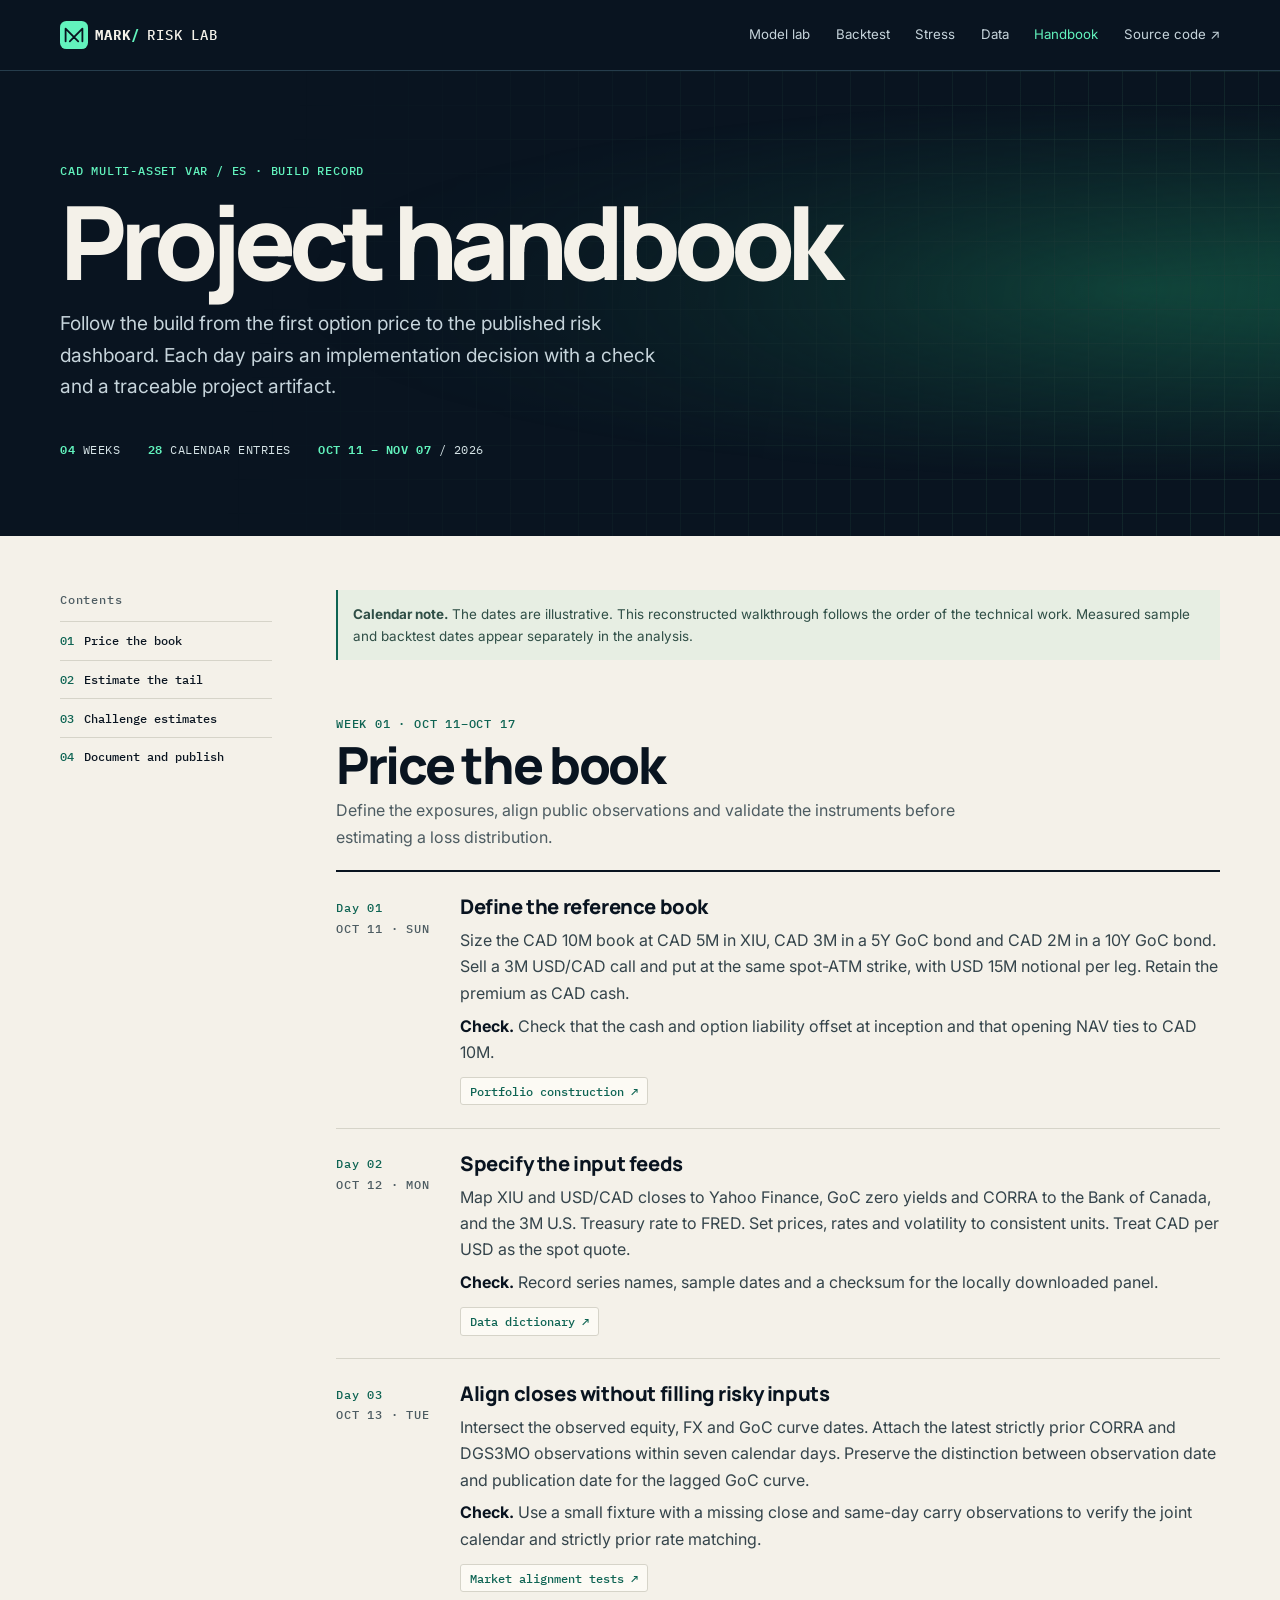
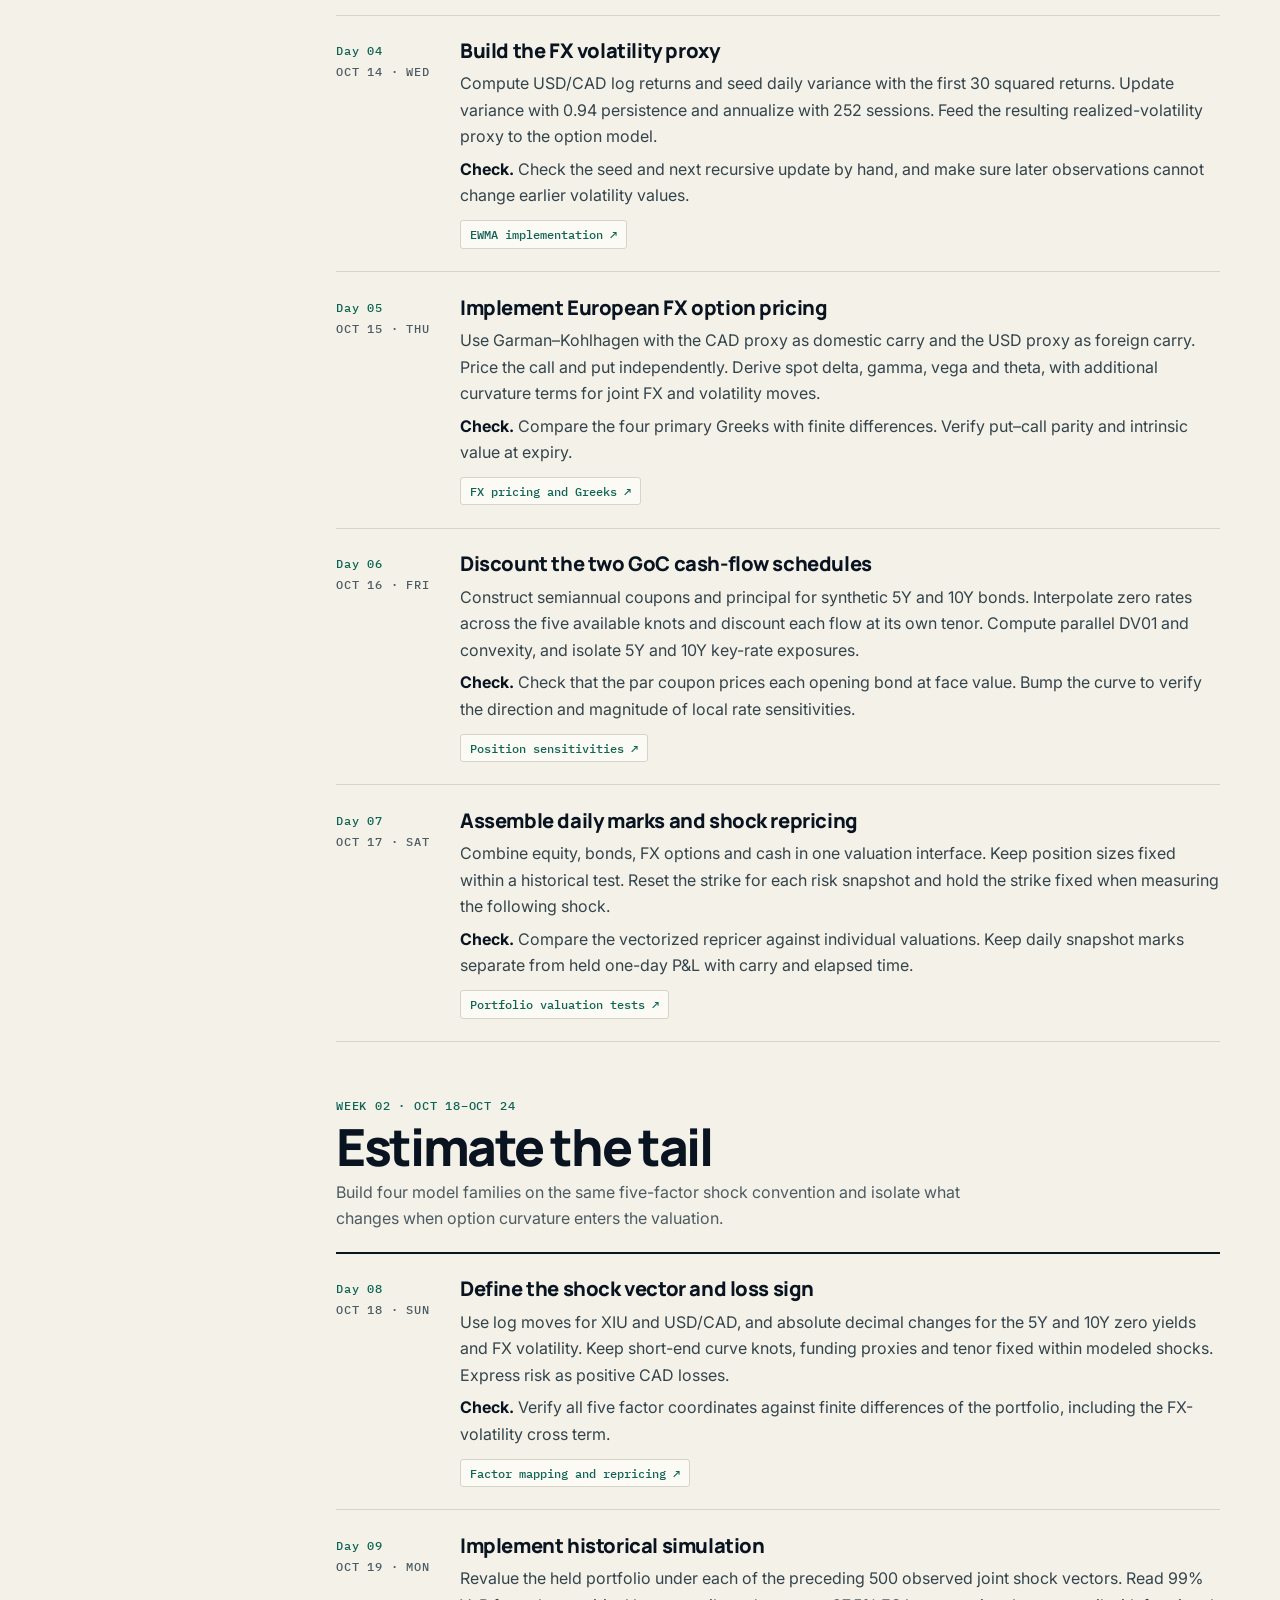
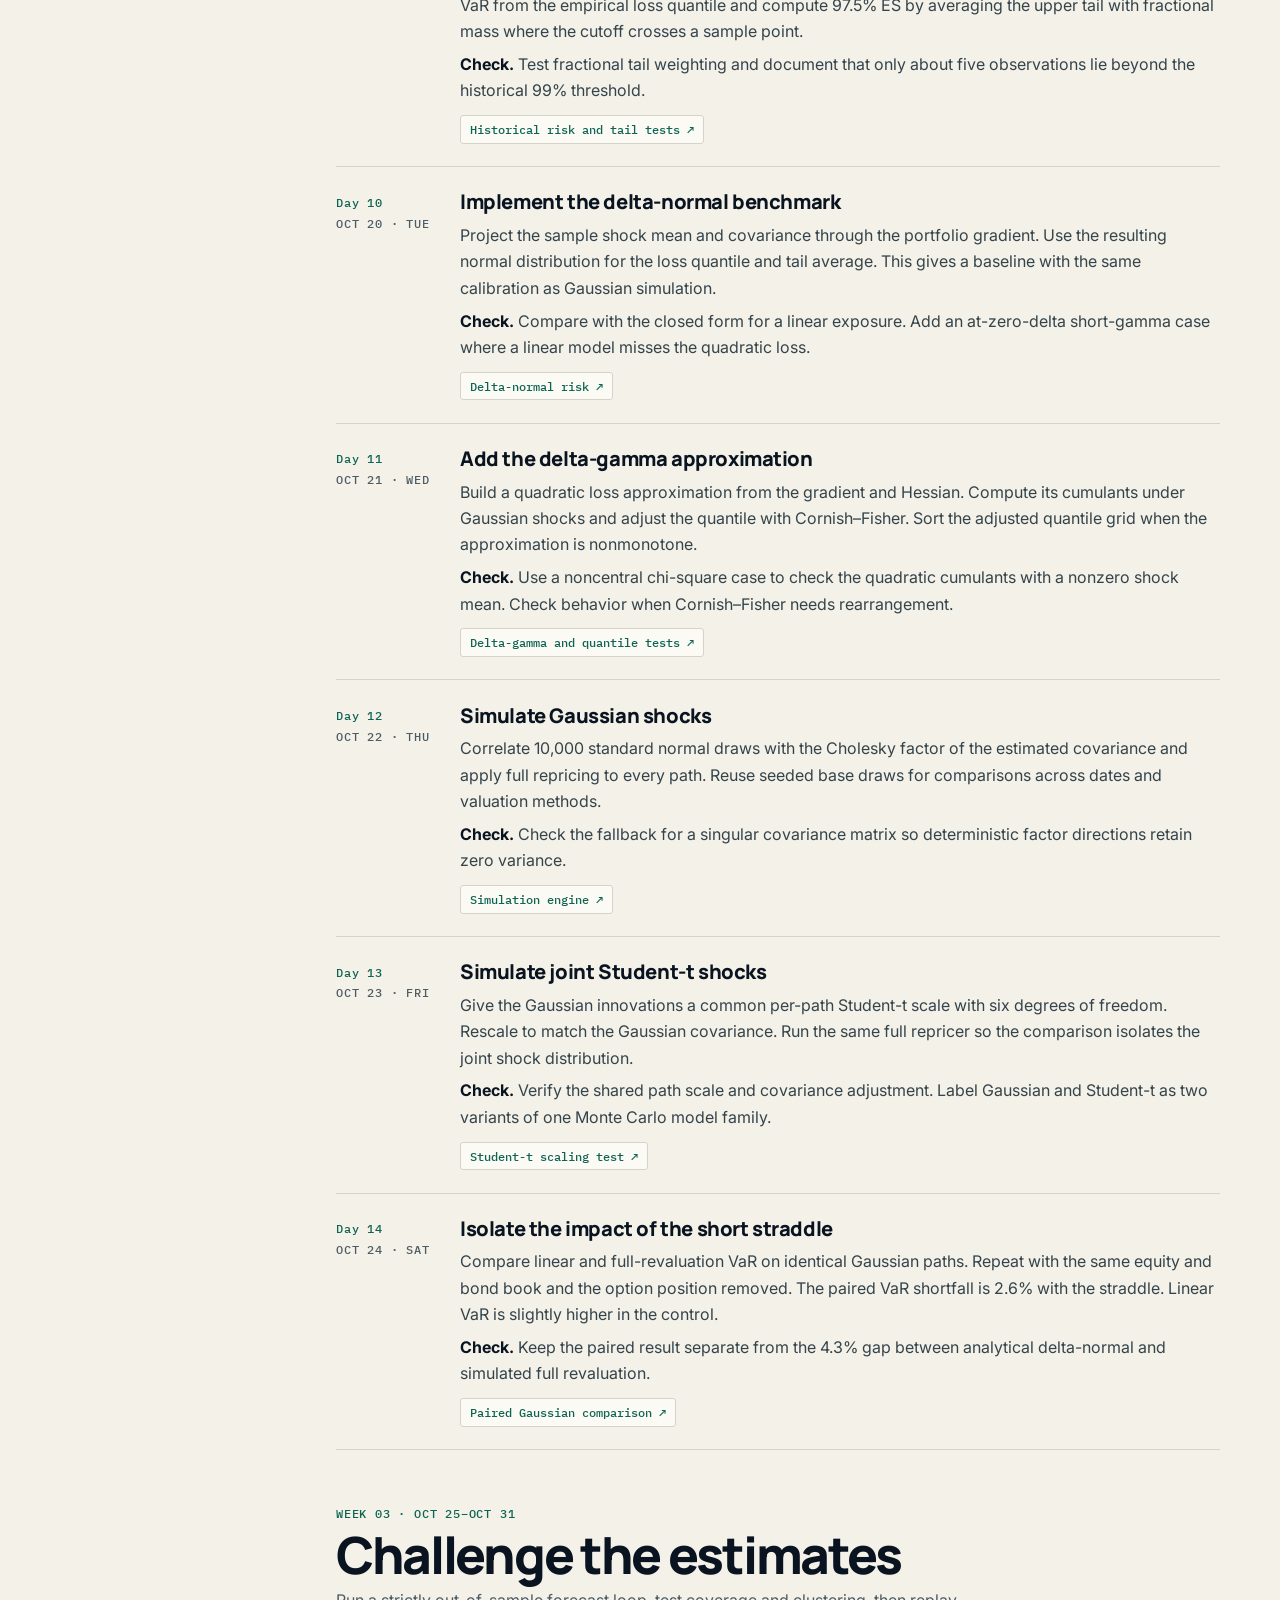
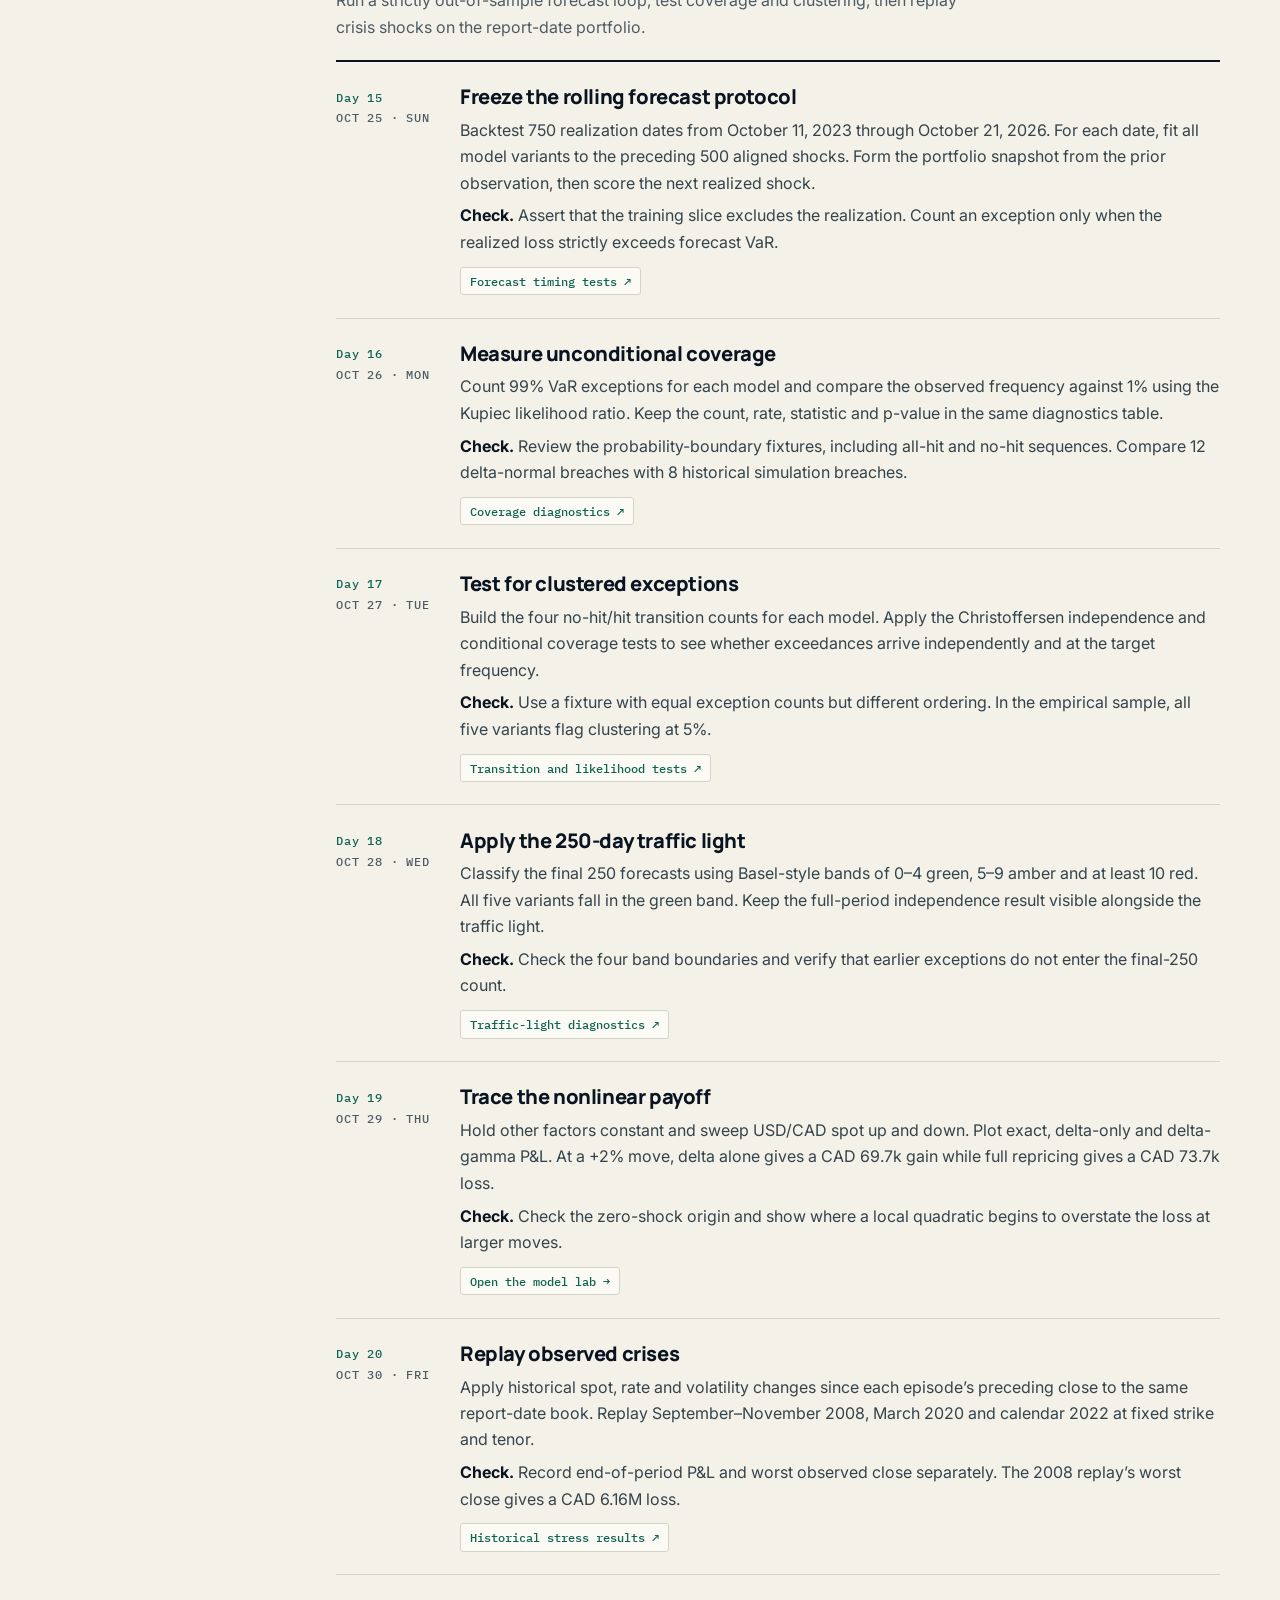
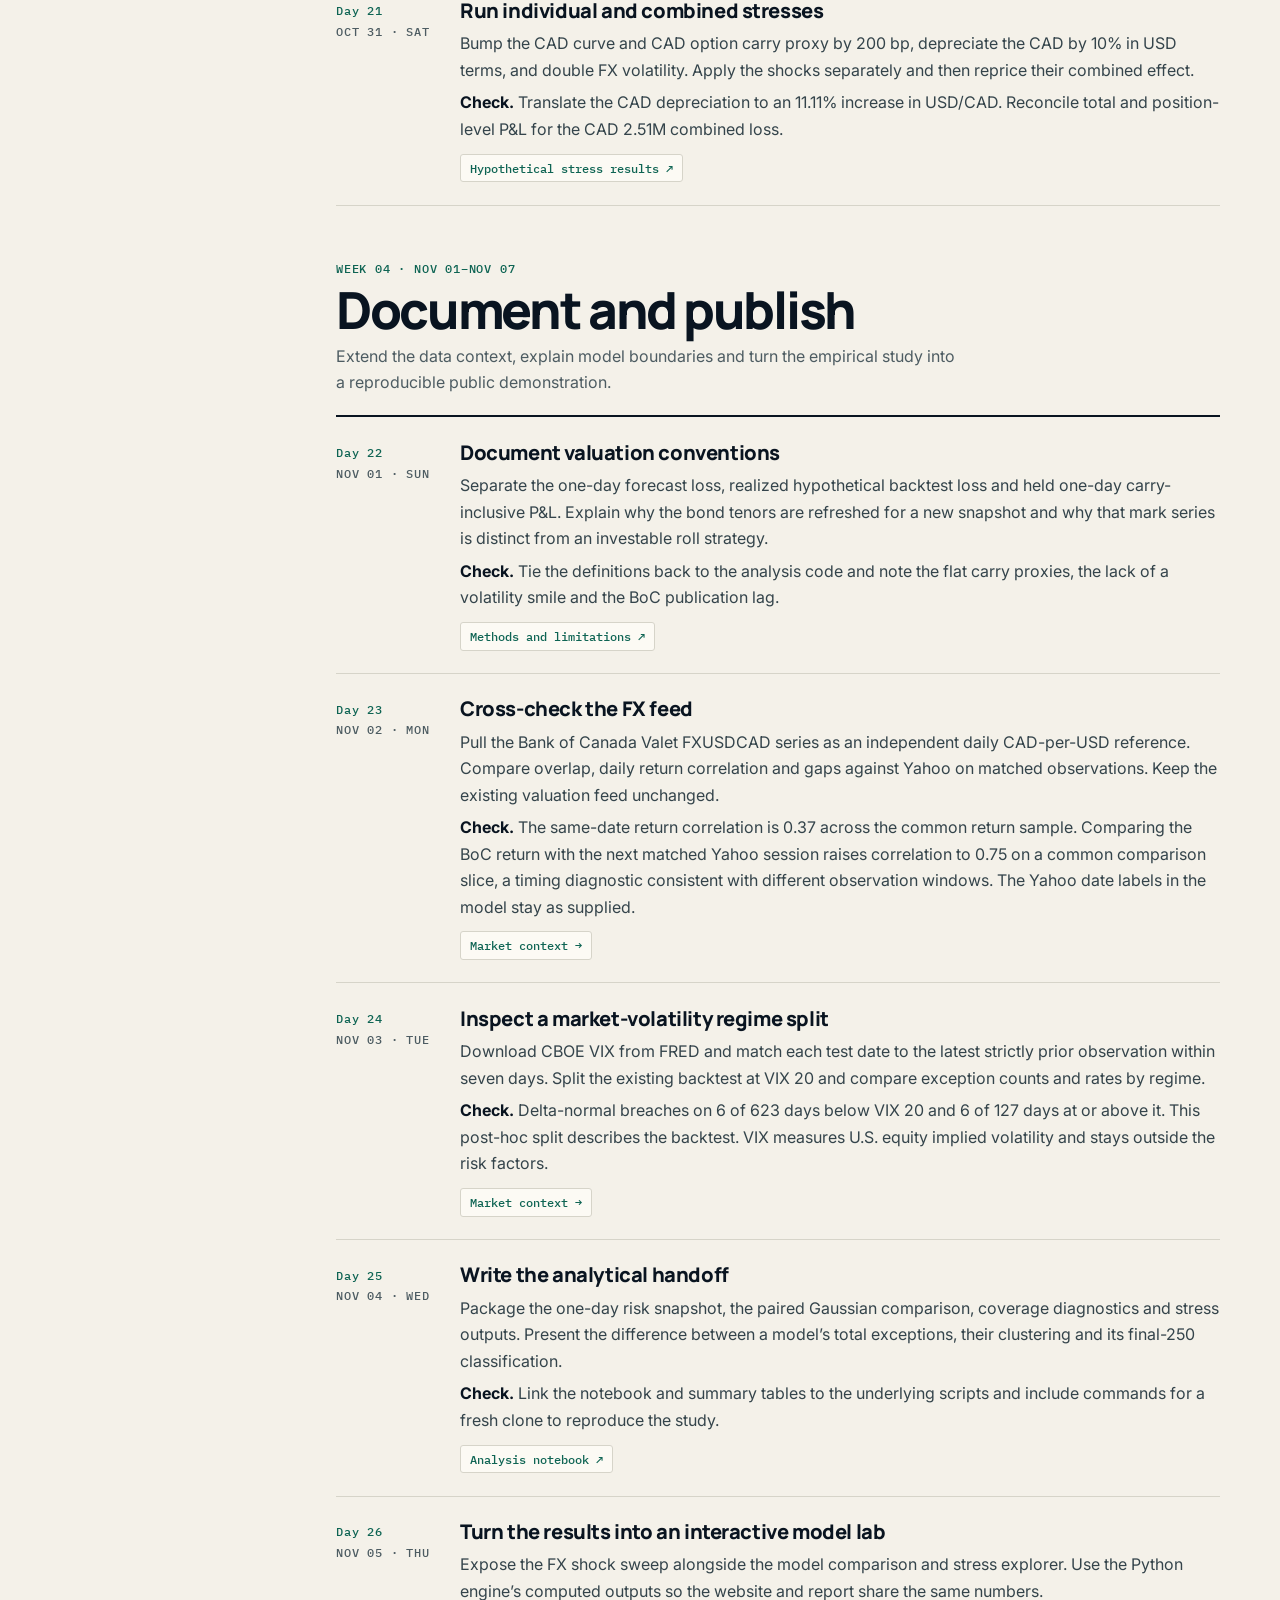
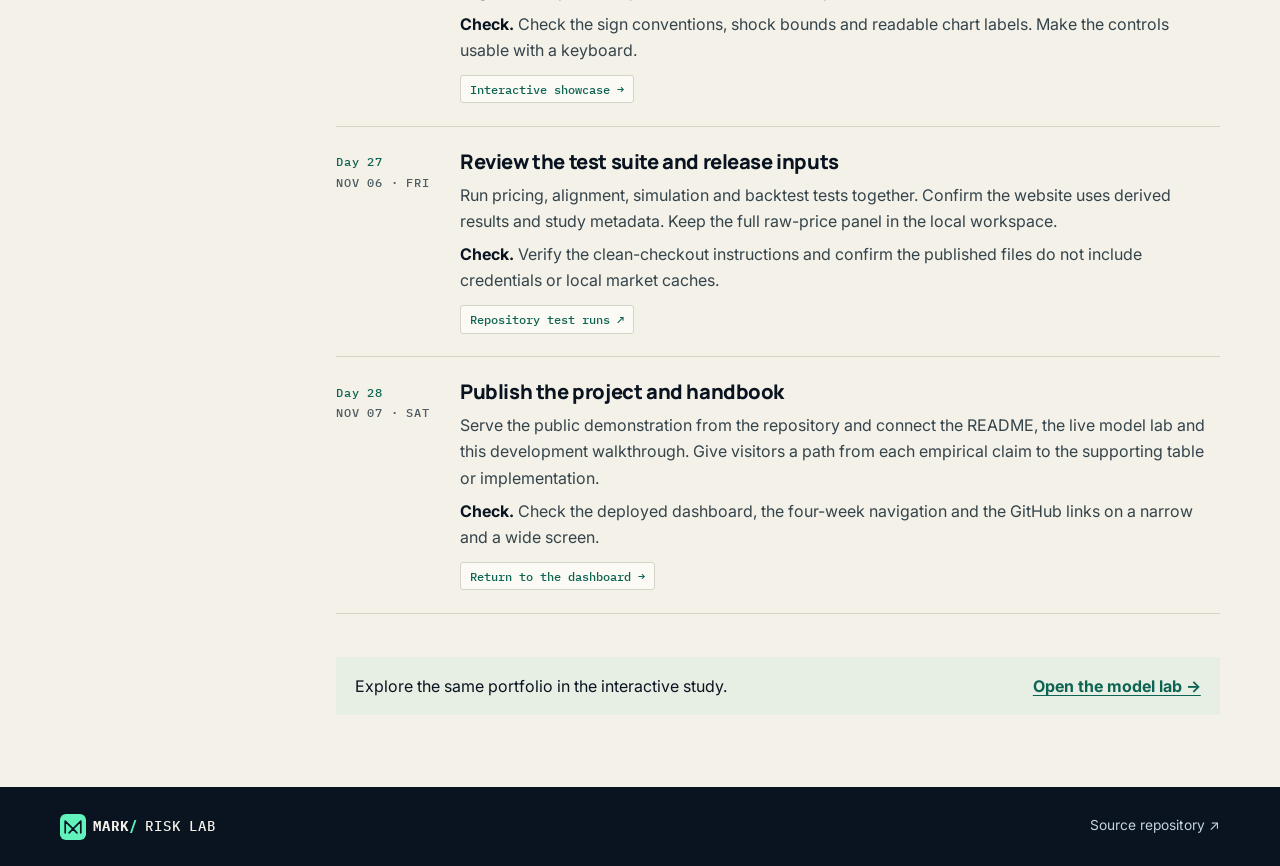
==== docs/handbook.html @ 75d01075 "Publish interactive market risk lab and four-week handbook" ====
<!doctype html>
<html lang="en">
<head>
  <meta charset="utf-8">
  <meta name="viewport" content="width=device-width, initial-scale=1">
  <meta name="description" content="A four-week development walkthrough for the CAD multi-asset VaR and expected-shortfall engine.">
  <meta name="theme-color" content="#091420">
  <title>Project Handbook · Risk Lab</title>
  <link rel="icon" href="assets/mark.svg" type="image/svg+xml">
  <link rel="preconnect" href="https://fonts.googleapis.com">
  <link rel="preconnect" href="https://fonts.gstatic.com" crossorigin>
  <link href="https://fonts.googleapis.com/css2?family=IBM+Plex+Mono:wght@400;500;600&amp;family=Inter:wght@400;500;600;700&amp;family=Manrope:wght@600;700;800&amp;display=swap" rel="stylesheet">
  <link rel="stylesheet" href="assets/handbook.css">
</head>
<body>
  <a class="skip" href="#main">Skip to handbook</a>
  <header class="header">
    <nav class="container" aria-label="Main navigation">
      <a class="wordmark" href="index.html" aria-label="Mark Risk Lab home"><img src="assets/mark.svg" alt="" width="28" height="28"><strong>MARK<span>/</span></strong> RISK LAB</a>
      <a href="index.html#model-lab">Model lab</a>
      <a href="index.html#backtest">Backtest</a>
      <a href="index.html#stress">Stress</a>
      <a href="index.html#data">Data</a>
      <a href="handbook.html" aria-current="page">Handbook</a>
      <a href="https://github.com/y68wu/var-es-engine">Source code <span aria-hidden="true">↗</span></a>
    </nav>
  </header>

  <main id="main">
    <section class="hero" aria-labelledby="title">
      <div class="container">
        <p class="eyebrow">CAD multi-asset VaR / ES · Build record</p>
        <h1 id="title">Project handbook</h1>
        <p class="intro">Follow the build from the first option price to the published risk dashboard. Each day pairs an implementation decision with a check and a traceable project artifact.</p>
        <div class="hero-facts" aria-label="Handbook scope">
          <span><strong>04</strong> weeks</span>
          <span><strong>28</strong> calendar entries</span>
          <span><strong>OCT 11 – NOV 07</strong> / 2026</span>
        </div>
      </div>
    </section>

    <div class="container content">
      <nav class="toc" aria-label="Handbook weeks">
        <p class="eyebrow">Contents</p>
        <ol>
          <li><a class="week-link" href="#week-1"><span>01</span> Price the book</a></li>
          <li><a class="week-link" href="#week-2"><span>02</span> Estimate the tail</a></li>
          <li><a class="week-link" href="#week-3"><span>03</span> Challenge estimates</a></li>
          <li><a class="week-link" href="#week-4"><span>04</span> Document and publish</a></li>
        </ol>
      </nav>

      <div class="entries">
        <p class="calendar-note"><strong>Calendar note.</strong> The dates are illustrative. This reconstructed walkthrough follows the order of the technical work. Measured sample and backtest dates appear separately in the analysis.</p>
        <section class="week" id="week-1" aria-labelledby="week-1-title">
          <header class="week-header">
            <p class="eyebrow">Week 01 · Oct 11–Oct 17</p>
            <h2 id="week-1-title">Price the book</h2>
            <p>Define the exposures, align public observations and validate the instruments before estimating a loss distribution.</p>
          </header>
          <article class="day" id="day-01">
            <div class="day-stamp">
              <span class="label">Day 01</span>
              <time datetime="2026-10-11">Oct 11 · Sun</time>
            </div>
            <div>
              <h3>Define the reference book</h3>
              <p>Size the CAD 10M book at CAD 5M in XIU, CAD 3M in a 5Y GoC bond and CAD 2M in a 10Y GoC bond. Sell a 3M USD/CAD call and put at the same spot-ATM strike, with USD 15M notional per leg. Retain the premium as CAD cash.</p>
              <p><strong>Check.</strong> Check that the cash and option liability offset at inception and that opening NAV ties to CAD 10M.</p>
              <a class="artifact" href="https://github.com/y68wu/var-es-engine/blob/main/src/var_es/portfolio.py">Portfolio construction ↗</a>
            </div>
          </article>
          <article class="day" id="day-02">
            <div class="day-stamp">
              <span class="label">Day 02</span>
              <time datetime="2026-10-12">Oct 12 · Mon</time>
            </div>
            <div>
              <h3>Specify the input feeds</h3>
              <p>Map XIU and USD/CAD closes to Yahoo Finance, GoC zero yields and CORRA to the Bank of Canada, and the 3M U.S. Treasury rate to FRED. Set prices, rates and volatility to consistent units. Treat CAD per USD as the spot quote.</p>
              <p><strong>Check.</strong> Record series names, sample dates and a checksum for the locally downloaded panel.</p>
              <a class="artifact" href="https://github.com/y68wu/var-es-engine/blob/main/data/README.md">Data dictionary ↗</a>
            </div>
          </article>
          <article class="day" id="day-03">
            <div class="day-stamp">
              <span class="label">Day 03</span>
              <time datetime="2026-10-13">Oct 13 · Tue</time>
            </div>
            <div>
              <h3>Align closes without filling risky inputs</h3>
              <p>Intersect the observed equity, FX and GoC curve dates. Attach the latest strictly prior CORRA and DGS3MO observations within seven calendar days. Preserve the distinction between observation date and publication date for the lagged GoC curve.</p>
              <p><strong>Check.</strong> Use a small fixture with a missing close and same-day carry observations to verify the joint calendar and strictly prior rate matching.</p>
              <a class="artifact" href="https://github.com/y68wu/var-es-engine/blob/main/tests/test_market.py">Market alignment tests ↗</a>
            </div>
          </article>
          <article class="day" id="day-04">
            <div class="day-stamp">
              <span class="label">Day 04</span>
              <time datetime="2026-10-14">Oct 14 · Wed</time>
            </div>
            <div>
              <h3>Build the FX volatility proxy</h3>
              <p>Compute USD/CAD log returns and seed daily variance with the first 30 squared returns. Update variance with 0.94 persistence and annualize with 252 sessions. Feed the resulting realized-volatility proxy to the option model.</p>
              <p><strong>Check.</strong> Check the seed and next recursive update by hand, and make sure later observations cannot change earlier volatility values.</p>
              <a class="artifact" href="https://github.com/y68wu/var-es-engine/blob/main/src/var_es/market.py">EWMA implementation ↗</a>
            </div>
          </article>
          <article class="day" id="day-05">
            <div class="day-stamp">
              <span class="label">Day 05</span>
              <time datetime="2026-10-15">Oct 15 · Thu</time>
            </div>
            <div>
              <h3>Implement European FX option pricing</h3>
              <p>Use Garman–Kohlhagen with the CAD proxy as domestic carry and the USD proxy as foreign carry. Price the call and put independently. Derive spot delta, gamma, vega and theta, with additional curvature terms for joint FX and volatility moves.</p>
              <p><strong>Check.</strong> Compare the four primary Greeks with finite differences. Verify put–call parity and intrinsic value at expiry.</p>
              <a class="artifact" href="https://github.com/y68wu/var-es-engine/blob/main/src/var_es/pricing.py">FX pricing and Greeks ↗</a>
            </div>
          </article>
          <article class="day" id="day-06">
            <div class="day-stamp">
              <span class="label">Day 06</span>
              <time datetime="2026-10-16">Oct 16 · Fri</time>
            </div>
            <div>
              <h3>Discount the two GoC cash-flow schedules</h3>
              <p>Construct semiannual coupons and principal for synthetic 5Y and 10Y bonds. Interpolate zero rates across the five available knots and discount each flow at its own tenor. Compute parallel DV01 and convexity, and isolate 5Y and 10Y key-rate exposures.</p>
              <p><strong>Check.</strong> Check that the par coupon prices each opening bond at face value. Bump the curve to verify the direction and magnitude of local rate sensitivities.</p>
              <a class="artifact" href="https://github.com/y68wu/var-es-engine/blob/main/reports/sensitivities.csv">Position sensitivities ↗</a>
            </div>
          </article>
          <article class="day" id="day-07">
            <div class="day-stamp">
              <span class="label">Day 07</span>
              <time datetime="2026-10-17">Oct 17 · Sat</time>
            </div>
            <div>
              <h3>Assemble daily marks and shock repricing</h3>
              <p>Combine equity, bonds, FX options and cash in one valuation interface. Keep position sizes fixed within a historical test. Reset the strike for each risk snapshot and hold the strike fixed when measuring the following shock.</p>
              <p><strong>Check.</strong> Compare the vectorized repricer against individual valuations. Keep daily snapshot marks separate from held one-day P&amp;L with carry and elapsed time.</p>
              <a class="artifact" href="https://github.com/y68wu/var-es-engine/blob/main/tests/test_pricing.py">Portfolio valuation tests ↗</a>
            </div>
          </article>
        </section>

        <section class="week" id="week-2" aria-labelledby="week-2-title">
          <header class="week-header">
            <p class="eyebrow">Week 02 · Oct 18–Oct 24</p>
            <h2 id="week-2-title">Estimate the tail</h2>
            <p>Build four model families on the same five-factor shock convention and isolate what changes when option curvature enters the valuation.</p>
          </header>
          <article class="day" id="day-08">
            <div class="day-stamp">
              <span class="label">Day 08</span>
              <time datetime="2026-10-18">Oct 18 · Sun</time>
            </div>
            <div>
              <h3>Define the shock vector and loss sign</h3>
              <p>Use log moves for XIU and USD/CAD, and absolute decimal changes for the 5Y and 10Y zero yields and FX volatility. Keep short-end curve knots, funding proxies and tenor fixed within modeled shocks. Express risk as positive CAD losses.</p>
              <p><strong>Check.</strong> Verify all five factor coordinates against finite differences of the portfolio, including the FX-volatility cross term.</p>
              <a class="artifact" href="https://github.com/y68wu/var-es-engine/blob/main/src/var_es/portfolio.py">Factor mapping and repricing ↗</a>
            </div>
          </article>
          <article class="day" id="day-09">
            <div class="day-stamp">
              <span class="label">Day 09</span>
              <time datetime="2026-10-19">Oct 19 · Mon</time>
            </div>
            <div>
              <h3>Implement historical simulation</h3>
              <p>Revalue the held portfolio under each of the preceding 500 observed joint shock vectors. Read 99% VaR from the empirical loss quantile and compute 97.5% ES by averaging the upper tail with fractional mass where the cutoff crosses a sample point.</p>
              <p><strong>Check.</strong> Test fractional tail weighting and document that only about five observations lie beyond the historical 99% threshold.</p>
              <a class="artifact" href="https://github.com/y68wu/var-es-engine/blob/main/tests/test_risk.py">Historical risk and tail tests ↗</a>
            </div>
          </article>
          <article class="day" id="day-10">
            <div class="day-stamp">
              <span class="label">Day 10</span>
              <time datetime="2026-10-20">Oct 20 · Tue</time>
            </div>
            <div>
              <h3>Implement the delta-normal benchmark</h3>
              <p>Project the sample shock mean and covariance through the portfolio gradient. Use the resulting normal distribution for the loss quantile and tail average. This gives a baseline with the same calibration as Gaussian simulation.</p>
              <p><strong>Check.</strong> Compare with the closed form for a linear exposure. Add an at-zero-delta short-gamma case where a linear model misses the quadratic loss.</p>
              <a class="artifact" href="https://github.com/y68wu/var-es-engine/blob/main/src/var_es/risk.py">Delta-normal risk ↗</a>
            </div>
          </article>
          <article class="day" id="day-11">
            <div class="day-stamp">
              <span class="label">Day 11</span>
              <time datetime="2026-10-21">Oct 21 · Wed</time>
            </div>
            <div>
              <h3>Add the delta-gamma approximation</h3>
              <p>Build a quadratic loss approximation from the gradient and Hessian. Compute its cumulants under Gaussian shocks and adjust the quantile with Cornish–Fisher. Sort the adjusted quantile grid when the approximation is nonmonotone.</p>
              <p><strong>Check.</strong> Use a noncentral chi-square case to check the quadratic cumulants with a nonzero shock mean. Check behavior when Cornish–Fisher needs rearrangement.</p>
              <a class="artifact" href="https://github.com/y68wu/var-es-engine/blob/main/tests/test_risk.py">Delta-gamma and quantile tests ↗</a>
            </div>
          </article>
          <article class="day" id="day-12">
            <div class="day-stamp">
              <span class="label">Day 12</span>
              <time datetime="2026-10-22">Oct 22 · Thu</time>
            </div>
            <div>
              <h3>Simulate Gaussian shocks</h3>
              <p>Correlate 10,000 standard normal draws with the Cholesky factor of the estimated covariance and apply full repricing to every path. Reuse seeded base draws for comparisons across dates and valuation methods.</p>
              <p><strong>Check.</strong> Check the fallback for a singular covariance matrix so deterministic factor directions retain zero variance.</p>
              <a class="artifact" href="https://github.com/y68wu/var-es-engine/blob/main/src/var_es/risk.py">Simulation engine ↗</a>
            </div>
          </article>
          <article class="day" id="day-13">
            <div class="day-stamp">
              <span class="label">Day 13</span>
              <time datetime="2026-10-23">Oct 23 · Fri</time>
            </div>
            <div>
              <h3>Simulate joint Student-t shocks</h3>
              <p>Give the Gaussian innovations a common per-path Student-t scale with six degrees of freedom. Rescale to match the Gaussian covariance. Run the same full repricer so the comparison isolates the joint shock distribution.</p>
              <p><strong>Check.</strong> Verify the shared path scale and covariance adjustment. Label Gaussian and Student-t as two variants of one Monte Carlo model family.</p>
              <a class="artifact" href="https://github.com/y68wu/var-es-engine/blob/main/tests/test_risk.py">Student-t scaling test ↗</a>
            </div>
          </article>
          <article class="day" id="day-14">
            <div class="day-stamp">
              <span class="label">Day 14</span>
              <time datetime="2026-10-24">Oct 24 · Sat</time>
            </div>
            <div>
              <h3>Isolate the impact of the short straddle</h3>
              <p>Compare linear and full-revaluation VaR on identical Gaussian paths. Repeat with the same equity and bond book and the option position removed. The paired VaR shortfall is 2.6% with the straddle. Linear VaR is slightly higher in the control.</p>
              <p><strong>Check.</strong> Keep the paired result separate from the 4.3% gap between analytical delta-normal and simulated full revaluation.</p>
              <a class="artifact" href="https://github.com/y68wu/var-es-engine/blob/main/reports/comparison.csv">Paired Gaussian comparison ↗</a>
            </div>
          </article>
        </section>

        <section class="week" id="week-3" aria-labelledby="week-3-title">
          <header class="week-header">
            <p class="eyebrow">Week 03 · Oct 25–Oct 31</p>
            <h2 id="week-3-title">Challenge the estimates</h2>
            <p>Run a strictly out-of-sample forecast loop, test coverage and clustering, then replay crisis shocks on the report-date portfolio.</p>
          </header>
          <article class="day" id="day-15">
            <div class="day-stamp">
              <span class="label">Day 15</span>
              <time datetime="2026-10-25">Oct 25 · Sun</time>
            </div>
            <div>
              <h3>Freeze the rolling forecast protocol</h3>
              <p>Backtest 750 realization dates from October 11, 2023 through October 21, 2026. For each date, fit all model variants to the preceding 500 aligned shocks. Form the portfolio snapshot from the prior observation, then score the next realized shock.</p>
              <p><strong>Check.</strong> Assert that the training slice excludes the realization. Count an exception only when the realized loss strictly exceeds forecast VaR.</p>
              <a class="artifact" href="https://github.com/y68wu/var-es-engine/blob/main/tests/test_backtest.py">Forecast timing tests ↗</a>
            </div>
          </article>
          <article class="day" id="day-16">
            <div class="day-stamp">
              <span class="label">Day 16</span>
              <time datetime="2026-10-26">Oct 26 · Mon</time>
            </div>
            <div>
              <h3>Measure unconditional coverage</h3>
              <p>Count 99% VaR exceptions for each model and compare the observed frequency against 1% using the Kupiec likelihood ratio. Keep the count, rate, statistic and p-value in the same diagnostics table.</p>
              <p><strong>Check.</strong> Review the probability-boundary fixtures, including all-hit and no-hit sequences. Compare 12 delta-normal breaches with 8 historical simulation breaches.</p>
              <a class="artifact" href="https://github.com/y68wu/var-es-engine/blob/main/reports/diagnostics.csv">Coverage diagnostics ↗</a>
            </div>
          </article>
          <article class="day" id="day-17">
            <div class="day-stamp">
              <span class="label">Day 17</span>
              <time datetime="2026-10-27">Oct 27 · Tue</time>
            </div>
            <div>
              <h3>Test for clustered exceptions</h3>
              <p>Build the four no-hit/hit transition counts for each model. Apply the Christoffersen independence and conditional coverage tests to see whether exceedances arrive independently and at the target frequency.</p>
              <p><strong>Check.</strong> Use a fixture with equal exception counts but different ordering. In the empirical sample, all five variants flag clustering at 5%.</p>
              <a class="artifact" href="https://github.com/y68wu/var-es-engine/blob/main/tests/test_backtest.py">Transition and likelihood tests ↗</a>
            </div>
          </article>
          <article class="day" id="day-18">
            <div class="day-stamp">
              <span class="label">Day 18</span>
              <time datetime="2026-10-28">Oct 28 · Wed</time>
            </div>
            <div>
              <h3>Apply the 250-day traffic light</h3>
              <p>Classify the final 250 forecasts using Basel-style bands of 0–4 green, 5–9 amber and at least 10 red. All five variants fall in the green band. Keep the full-period independence result visible alongside the traffic light.</p>
              <p><strong>Check.</strong> Check the four band boundaries and verify that earlier exceptions do not enter the final-250 count.</p>
              <a class="artifact" href="https://github.com/y68wu/var-es-engine/blob/main/reports/diagnostics.csv">Traffic-light diagnostics ↗</a>
            </div>
          </article>
          <article class="day" id="day-19">
            <div class="day-stamp">
              <span class="label">Day 19</span>
              <time datetime="2026-10-29">Oct 29 · Thu</time>
            </div>
            <div>
              <h3>Trace the nonlinear payoff</h3>
              <p>Hold other factors constant and sweep USD/CAD spot up and down. Plot exact, delta-only and delta-gamma P&amp;L. At a +2% move, delta alone gives a CAD 69.7k gain while full repricing gives a CAD 73.7k loss.</p>
              <p><strong>Check.</strong> Check the zero-shock origin and show where a local quadratic begins to overstate the loss at larger moves.</p>
              <a class="artifact" href="index.html#model-lab">Open the model lab →</a>
            </div>
          </article>
          <article class="day" id="day-20">
            <div class="day-stamp">
              <span class="label">Day 20</span>
              <time datetime="2026-10-30">Oct 30 · Fri</time>
            </div>
            <div>
              <h3>Replay observed crises</h3>
              <p>Apply historical spot, rate and volatility changes since each episode’s preceding close to the same report-date book. Replay September–November 2008, March 2020 and calendar 2022 at fixed strike and tenor.</p>
              <p><strong>Check.</strong> Record end-of-period P&amp;L and worst observed close separately. The 2008 replay’s worst close gives a CAD 6.16M loss.</p>
              <a class="artifact" href="https://github.com/y68wu/var-es-engine/blob/main/reports/stress.csv">Historical stress results ↗</a>
            </div>
          </article>
          <article class="day" id="day-21">
            <div class="day-stamp">
              <span class="label">Day 21</span>
              <time datetime="2026-10-31">Oct 31 · Sat</time>
            </div>
            <div>
              <h3>Run individual and combined stresses</h3>
              <p>Bump the CAD curve and CAD option carry proxy by 200 bp, depreciate the CAD by 10% in USD terms, and double FX volatility. Apply the shocks separately and then reprice their combined effect.</p>
              <p><strong>Check.</strong> Translate the CAD depreciation to an 11.11% increase in USD/CAD. Reconcile total and position-level P&amp;L for the CAD 2.51M combined loss.</p>
              <a class="artifact" href="https://github.com/y68wu/var-es-engine/blob/main/reports/stress.csv">Hypothetical stress results ↗</a>
            </div>
          </article>
        </section>

        <section class="week" id="week-4" aria-labelledby="week-4-title">
          <header class="week-header">
            <p class="eyebrow">Week 04 · Nov 01–Nov 07</p>
            <h2 id="week-4-title">Document and publish</h2>
            <p>Extend the data context, explain model boundaries and turn the empirical study into a reproducible public demonstration.</p>
          </header>
          <article class="day" id="day-22">
            <div class="day-stamp">
              <span class="label">Day 22</span>
              <time datetime="2026-11-01">Nov 01 · Sun</time>
            </div>
            <div>
              <h3>Document valuation conventions</h3>
              <p>Separate the one-day forecast loss, realized hypothetical backtest loss and held one-day carry-inclusive P&amp;L. Explain why the bond tenors are refreshed for a new snapshot and why that mark series is distinct from an investable roll strategy.</p>
              <p><strong>Check.</strong> Tie the definitions back to the analysis code and note the flat carry proxies, the lack of a volatility smile and the BoC publication lag.</p>
              <a class="artifact" href="https://github.com/y68wu/var-es-engine/blob/main/README.md">Methods and limitations ↗</a>
            </div>
          </article>
          <article class="day" id="day-23">
            <div class="day-stamp">
              <span class="label">Day 23</span>
              <time datetime="2026-11-02">Nov 02 · Mon</time>
            </div>
            <div>
              <h3>Cross-check the FX feed</h3>
              <p>Pull the Bank of Canada Valet FXUSDCAD series as an independent daily CAD-per-USD reference. Compare overlap, daily return correlation and gaps against Yahoo on matched observations. Keep the existing valuation feed unchanged.</p>
              <p><strong>Check.</strong> The same-date return correlation is 0.37 across the common return sample. Comparing the BoC return with the next matched Yahoo session raises correlation to 0.75 on a common comparison slice, a timing diagnostic consistent with different observation windows. The Yahoo date labels in the model stay as supplied.</p>
              <a class="artifact" href="index.html#data">Market context →</a>
            </div>
          </article>
          <article class="day" id="day-24">
            <div class="day-stamp">
              <span class="label">Day 24</span>
              <time datetime="2026-11-03">Nov 03 · Tue</time>
            </div>
            <div>
              <h3>Inspect a market-volatility regime split</h3>
              <p>Download CBOE VIX from FRED and match each test date to the latest strictly prior observation within seven days. Split the existing backtest at VIX 20 and compare exception counts and rates by regime.</p>
              <p><strong>Check.</strong> Delta-normal breaches on 6 of 623 days below VIX 20 and 6 of 127 days at or above it. This post-hoc split describes the backtest. VIX measures U.S. equity implied volatility and stays outside the risk factors.</p>
              <a class="artifact" href="index.html#data">Market context →</a>
            </div>
          </article>
          <article class="day" id="day-25">
            <div class="day-stamp">
              <span class="label">Day 25</span>
              <time datetime="2026-11-04">Nov 04 · Wed</time>
            </div>
            <div>
              <h3>Write the analytical handoff</h3>
              <p>Package the one-day risk snapshot, the paired Gaussian comparison, coverage diagnostics and stress outputs. Present the difference between a model’s total exceptions, their clustering and its final-250 classification.</p>
              <p><strong>Check.</strong> Link the notebook and summary tables to the underlying scripts and include commands for a fresh clone to reproduce the study.</p>
              <a class="artifact" href="https://github.com/y68wu/var-es-engine/blob/main/notebooks/01_case_study.ipynb">Analysis notebook ↗</a>
            </div>
          </article>
          <article class="day" id="day-26">
            <div class="day-stamp">
              <span class="label">Day 26</span>
              <time datetime="2026-11-05">Nov 05 · Thu</time>
            </div>
            <div>
              <h3>Turn the results into an interactive model lab</h3>
              <p>Expose the FX shock sweep alongside the model comparison and stress explorer. Use the Python engine’s computed outputs so the website and report share the same numbers.</p>
              <p><strong>Check.</strong> Check the sign conventions, shock bounds and readable chart labels. Make the controls usable with a keyboard.</p>
              <a class="artifact" href="index.html">Interactive showcase →</a>
            </div>
          </article>
          <article class="day" id="day-27">
            <div class="day-stamp">
              <span class="label">Day 27</span>
              <time datetime="2026-11-06">Nov 06 · Fri</time>
            </div>
            <div>
              <h3>Review the test suite and release inputs</h3>
              <p>Run pricing, alignment, simulation and backtest tests together. Confirm the website uses derived results and study metadata. Keep the full raw-price panel in the local workspace.</p>
              <p><strong>Check.</strong> Verify the clean-checkout instructions and confirm the published files do not include credentials or local market caches.</p>
              <a class="artifact" href="https://github.com/y68wu/var-es-engine/actions">Repository test runs ↗</a>
            </div>
          </article>
          <article class="day" id="day-28">
            <div class="day-stamp">
              <span class="label">Day 28</span>
              <time datetime="2026-11-07">Nov 07 · Sat</time>
            </div>
            <div>
              <h3>Publish the project and handbook</h3>
              <p>Serve the public demonstration from the repository and connect the README, the live model lab and this development walkthrough. Give visitors a path from each empirical claim to the supporting table or implementation.</p>
              <p><strong>Check.</strong> Check the deployed dashboard, the four-week navigation and the GitHub links on a narrow and a wide screen.</p>
              <a class="artifact" href="index.html">Return to the dashboard →</a>
            </div>
          </article>
        </section>


        <div class="next">
          <p>Explore the same portfolio in the interactive study.</p>
          <a href="index.html#model-lab">Open the model lab →</a>
        </div>
      </div>
    </div>
  </main>

  <footer class="footer">
    <div class="container">
      <a class="wordmark" href="index.html" aria-label="Mark Risk Lab home"><img src="assets/mark.svg" alt="" width="26" height="26"><strong>MARK<span>/</span></strong> RISK LAB</a>
      <a href="https://github.com/y68wu/var-es-engine">Source repository ↗</a>
    </div>
  </footer>
</body>
</html>
---- docs/assets/handbook.css ----
:root {
  color-scheme: light;
  --ink: #091420;
  --panel: #0e1e2c;
  --night-border: #263d4c;
  --paper: #f4f1e9;
  --paper-bright: #fcfaf4;
  --muted: #4d5c62;
  --rule: #d6d4c9;
  --mint: #62f3bd;
  --mint-dark: #0e6453;
  --white: #f4f1e9;
  --sans: Inter, system-ui, sans-serif;
  --heading: Manrope, var(--sans);
  --mono: "IBM Plex Mono", ui-monospace, monospace;
}

*, *::before, *::after { box-sizing: border-box; }
html { scroll-behavior: smooth; }
body { margin: 0; background: var(--paper); color: var(--ink); font: 1rem/1.65 var(--sans); }
a { color: inherit; text-underline-offset: .2em; }
a:focus-visible { outline: 2px solid currentColor; outline-offset: 4px; }
p { margin: 0; }
.container { width: min(1160px, calc(100% - 3rem)); margin-inline: auto; }
.skip { position: absolute; z-index: 1; left: 1rem; top: .5rem; padding: .5rem 1rem; background: var(--mint); color: var(--ink); transform: translateY(-160%); }
.skip:focus { transform: translateY(0); }
.header, .hero, .footer { color: var(--white); background: var(--ink); }
.header { border-bottom: 1px solid var(--night-border); }
.header nav { display: flex; flex-wrap: wrap; align-items: center; gap: .65rem 1.6rem; min-height: 4.4rem; padding-block: .75rem; }
.wordmark, .eyebrow, .label, time, .artifact, .week-link { font: 500 .77rem/1.5 var(--mono); letter-spacing: .065em; }
.wordmark { display: inline-flex; align-items: center; gap: .45rem; margin-right: auto; color: var(--white); font-size: .86rem; white-space: nowrap; }
.wordmark strong { color: var(--white); }
.wordmark strong span { color: var(--mint); }
.header a, .footer a { text-decoration: none; }
.header a:hover, .footer a:hover { text-decoration: underline; }
.header nav > a:not(.wordmark) { color: #c6d4db; font-size: .83rem; }
.header nav > a[aria-current] { color: var(--mint); }
.hero { position: relative; isolation: isolate; overflow: hidden; padding: clamp(3.25rem, 7vw, 7rem) 0 clamp(3.25rem, 6vw, 5.5rem); }
.hero::before {
  position: absolute; z-index: -1; inset: 0; content: "";
  background-image: linear-gradient(to right, #22453e66 1px, transparent 1px), linear-gradient(to bottom, #22453e66 1px, transparent 1px), radial-gradient(ellipse at 89% 47%, #124d3f 0%, transparent 54%);
  background-size: 34px 34px, 34px 34px, auto;
  mask-image: linear-gradient(100deg, transparent 22%, #000 100%);
}
.hero .eyebrow { color: var(--mint); text-transform: uppercase; }
.hero h1 { max-width: 15ch; margin: .7rem 0 1rem; font: 800 clamp(3.15rem, 8vw, 7.3rem)/.99 var(--heading); letter-spacing: -.07em; }
.hero .intro { max-width: 51ch; color: #c6d4db; font-size: clamp(1rem, 1.8vw, 1.2rem); }
.hero-facts { display: flex; flex-wrap: wrap; gap: .65rem 1.7rem; margin-top: 2.4rem; }
.hero-facts span { color: #d6e4e7; font: .75rem/1.4 var(--mono); letter-spacing: .045em; text-transform: uppercase; }
.hero-facts strong { color: var(--mint); font-weight: 600; }
.content { display: grid; grid-template-columns: minmax(150px, 212px) minmax(0, 1fr); gap: clamp(1.5rem, 5vw, 4.5rem); padding-block: 3.4rem 4.5rem; }
.toc { position: sticky; top: 1.25rem; align-self: start; }
.toc p { color: var(--muted); }
.toc ol { display: grid; gap: 0; margin: .75rem 0 1rem; padding: 0; list-style: none; }
.toc li { border-top: 1px solid var(--rule); }
.week-link { display: flex; align-items: baseline; gap: .65rem; padding: .6rem 0; text-decoration: none; letter-spacing: 0; }
.week-link:hover { color: var(--mint-dark); text-decoration: underline; }
.week-link span { color: var(--mint-dark); }
.calendar-note { padding: .8rem .95rem; border-left: 2px solid var(--mint-dark); background: #e7eee3; color: #2f4e46; font-size: .84rem; }
.week { scroll-margin-top: 1.25rem; margin-top: 3.35rem; }
.week-header { display: grid; gap: .2rem; padding-bottom: 1.25rem; border-bottom: 2px solid var(--ink); }
.week-header .eyebrow { color: var(--mint-dark); text-transform: uppercase; }
.week h2 { margin: .15rem 0; font: 800 clamp(1.9rem, 4vw, 3.2rem)/1.05 var(--heading); letter-spacing: -.045em; }
.week-header p { max-width: 63ch; color: var(--muted); }
.day { display: grid; grid-template-columns: 6.6rem minmax(0, 1fr); gap: .5rem 1.15rem; padding-block: 1.4rem; border-bottom: 1px solid var(--rule); }
.day-stamp { display: flex; flex-direction: column; gap: .15rem; padding-top: .2rem; }
.label { color: var(--mint-dark); }
time { color: var(--muted); text-transform: uppercase; }
.day h3 { margin: 0 0 .42rem; font: 800 1.26rem/1.28 var(--heading); letter-spacing: -.02em; }
.day p { color: #34444b; }
.day p + p { margin-top: .4rem; }
.day strong { color: var(--ink); }
.artifact { display: inline-block; margin-top: .72rem; padding: .25rem .55rem; border: 1px solid var(--rule); border-radius: 3px; background: var(--paper-bright); color: var(--mint-dark); letter-spacing: 0; text-decoration: none; overflow-wrap: anywhere; }
.artifact:hover { border-color: var(--mint-dark); text-decoration: underline; }
.next { display: flex; flex-wrap: wrap; gap: .8rem 1.2rem; align-items: center; justify-content: space-between; margin-top: 2.7rem; padding: 1rem 1.2rem; background: #e7eee3; }
.next a { color: var(--mint-dark); font-weight: 700; }
.footer .container { display: flex; flex-wrap: wrap; gap: .6rem 1.5rem; justify-content: space-between; padding-block: 1.65rem; color: #c6d4db; font-size: .86rem; }
.footer .wordmark { margin-right: 0; }

@media (max-width: 760px) {
  .container { width: min(1160px, calc(100% - 2rem)); }
  .content { grid-template-columns: 1fr; gap: 1.2rem; padding-block: 1.85rem 3rem; }
  .toc { position: static; }
  .toc ol { grid-template-columns: repeat(2, minmax(0, 1fr)); gap: 0 1rem; margin-bottom: 0; }
  .week { margin-top: 2.5rem; }
}

@media (max-width: 420px) {
  .header nav { gap: .5rem .8rem; }
  .header nav > a:not(.wordmark) { font-size: .76rem; }
  .day { grid-template-columns: 1fr; gap: .35rem; }
  .day-stamp { flex-direction: row; gap: .8rem; }
}

@media (prefers-reduced-motion: reduce) { html { scroll-behavior: auto; } }
@media print {
  .header, .toc, .next, .footer { display: none; }
  .hero { color: var(--ink); background: #fff; padding: 0 0 1rem; }
  .hero::before, .hero-facts { display: none; }
  .hero .eyebrow, .hero .intro { color: var(--ink); }
  .hero h1 { font-size: 3rem; }
  .content { display: block; padding: 0; }
  .day, .week-header { break-inside: avoid; }
}
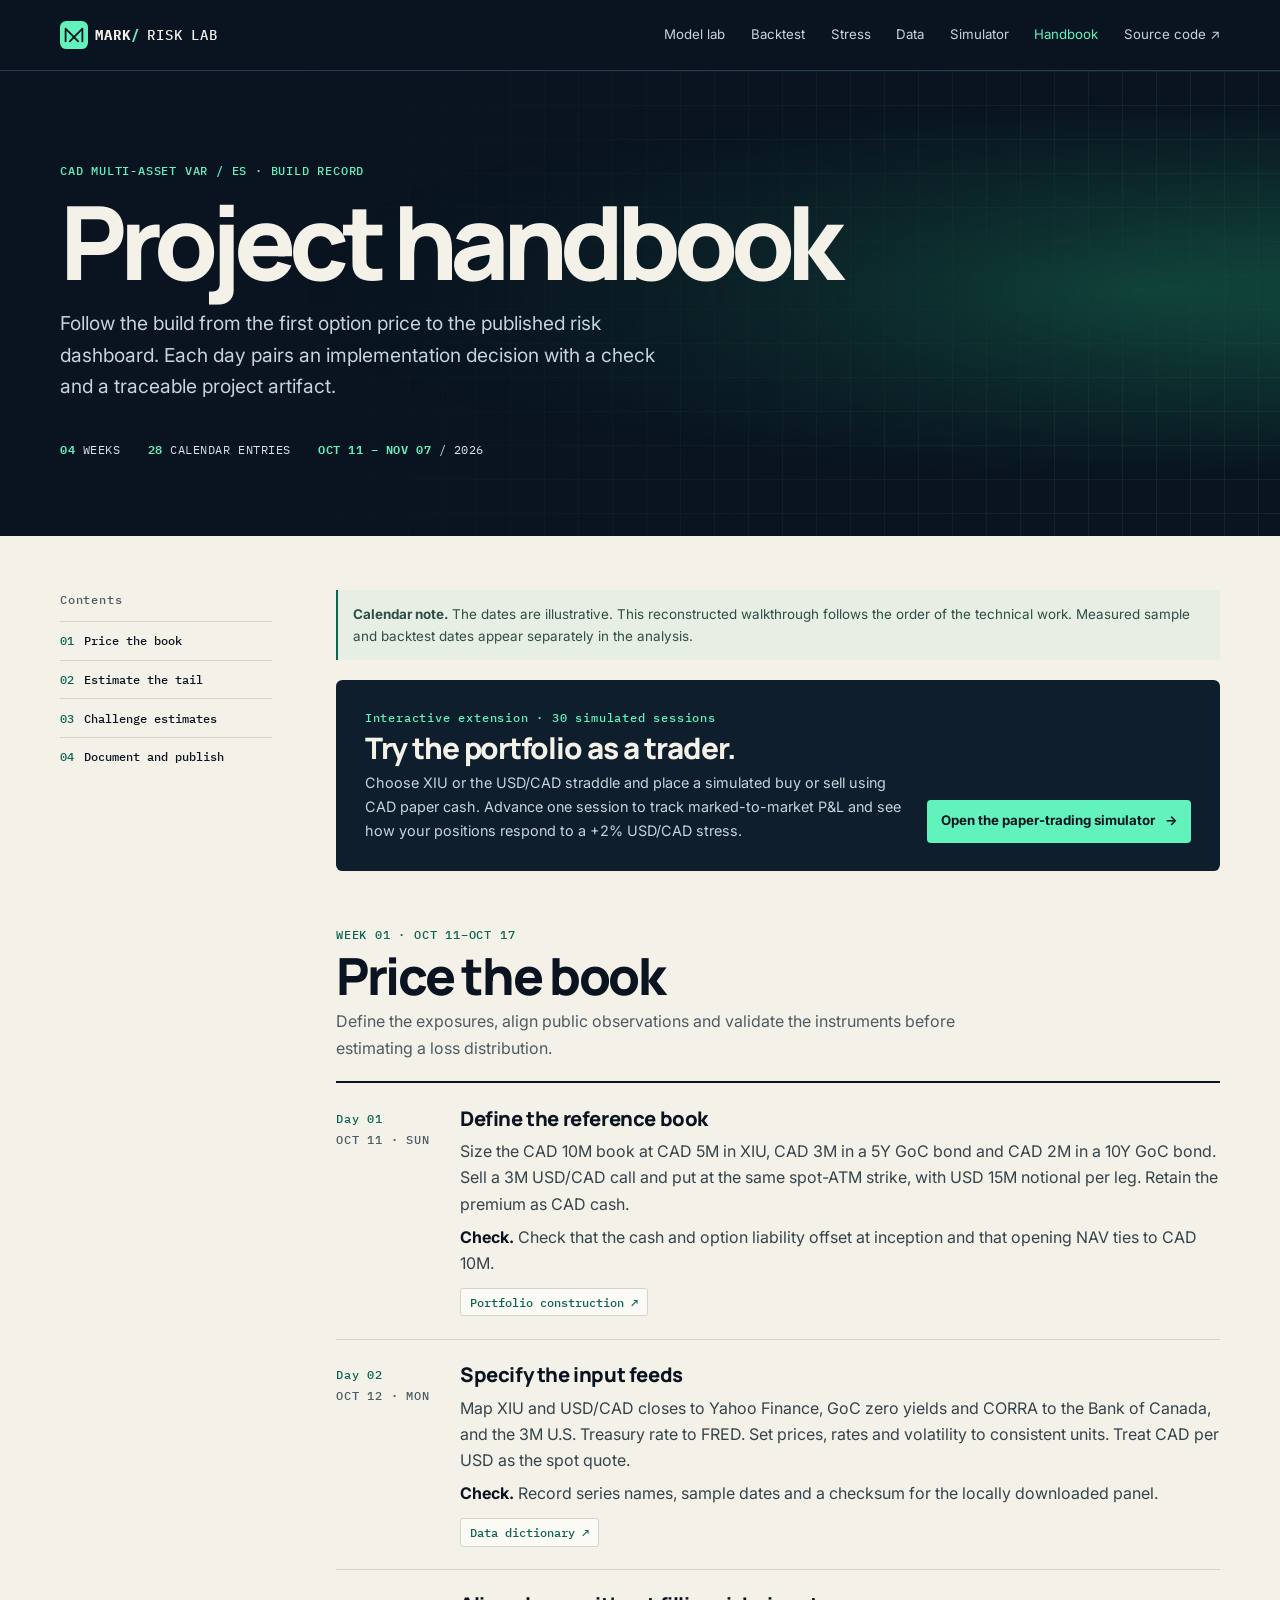
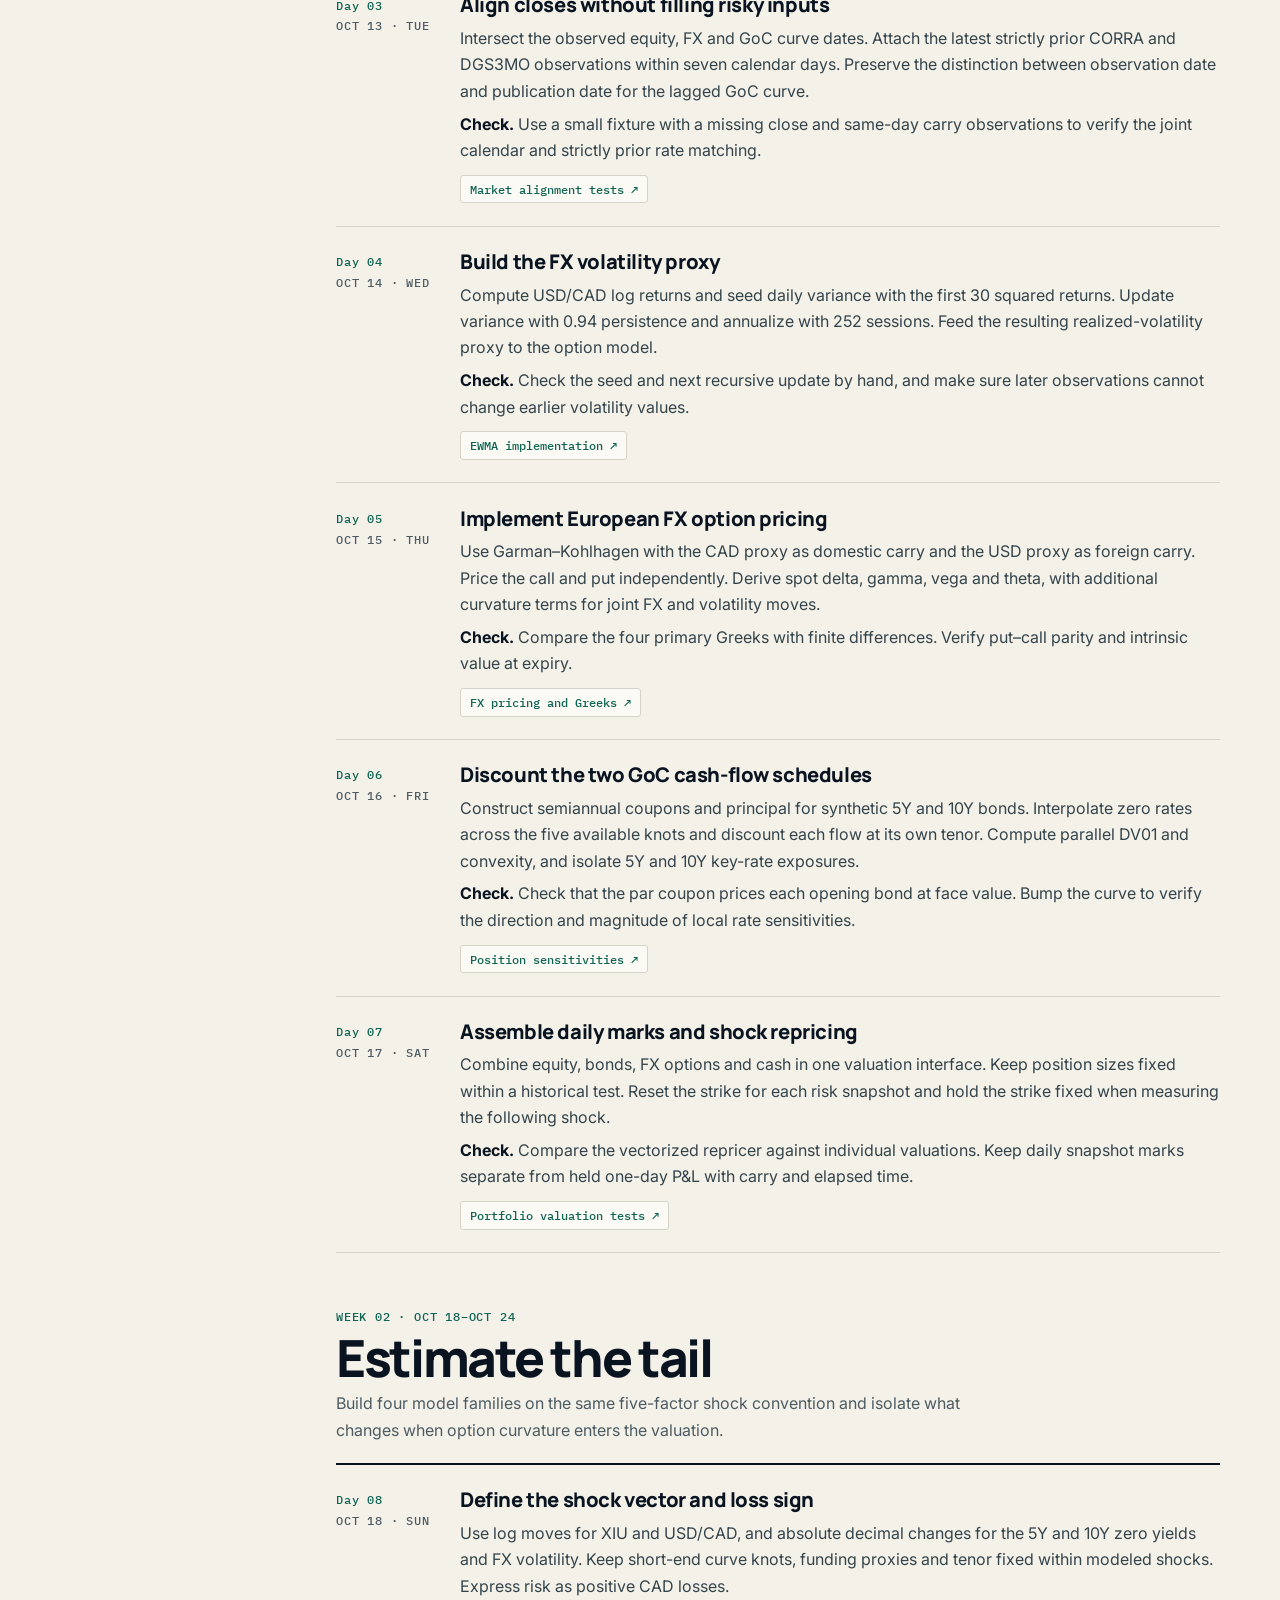
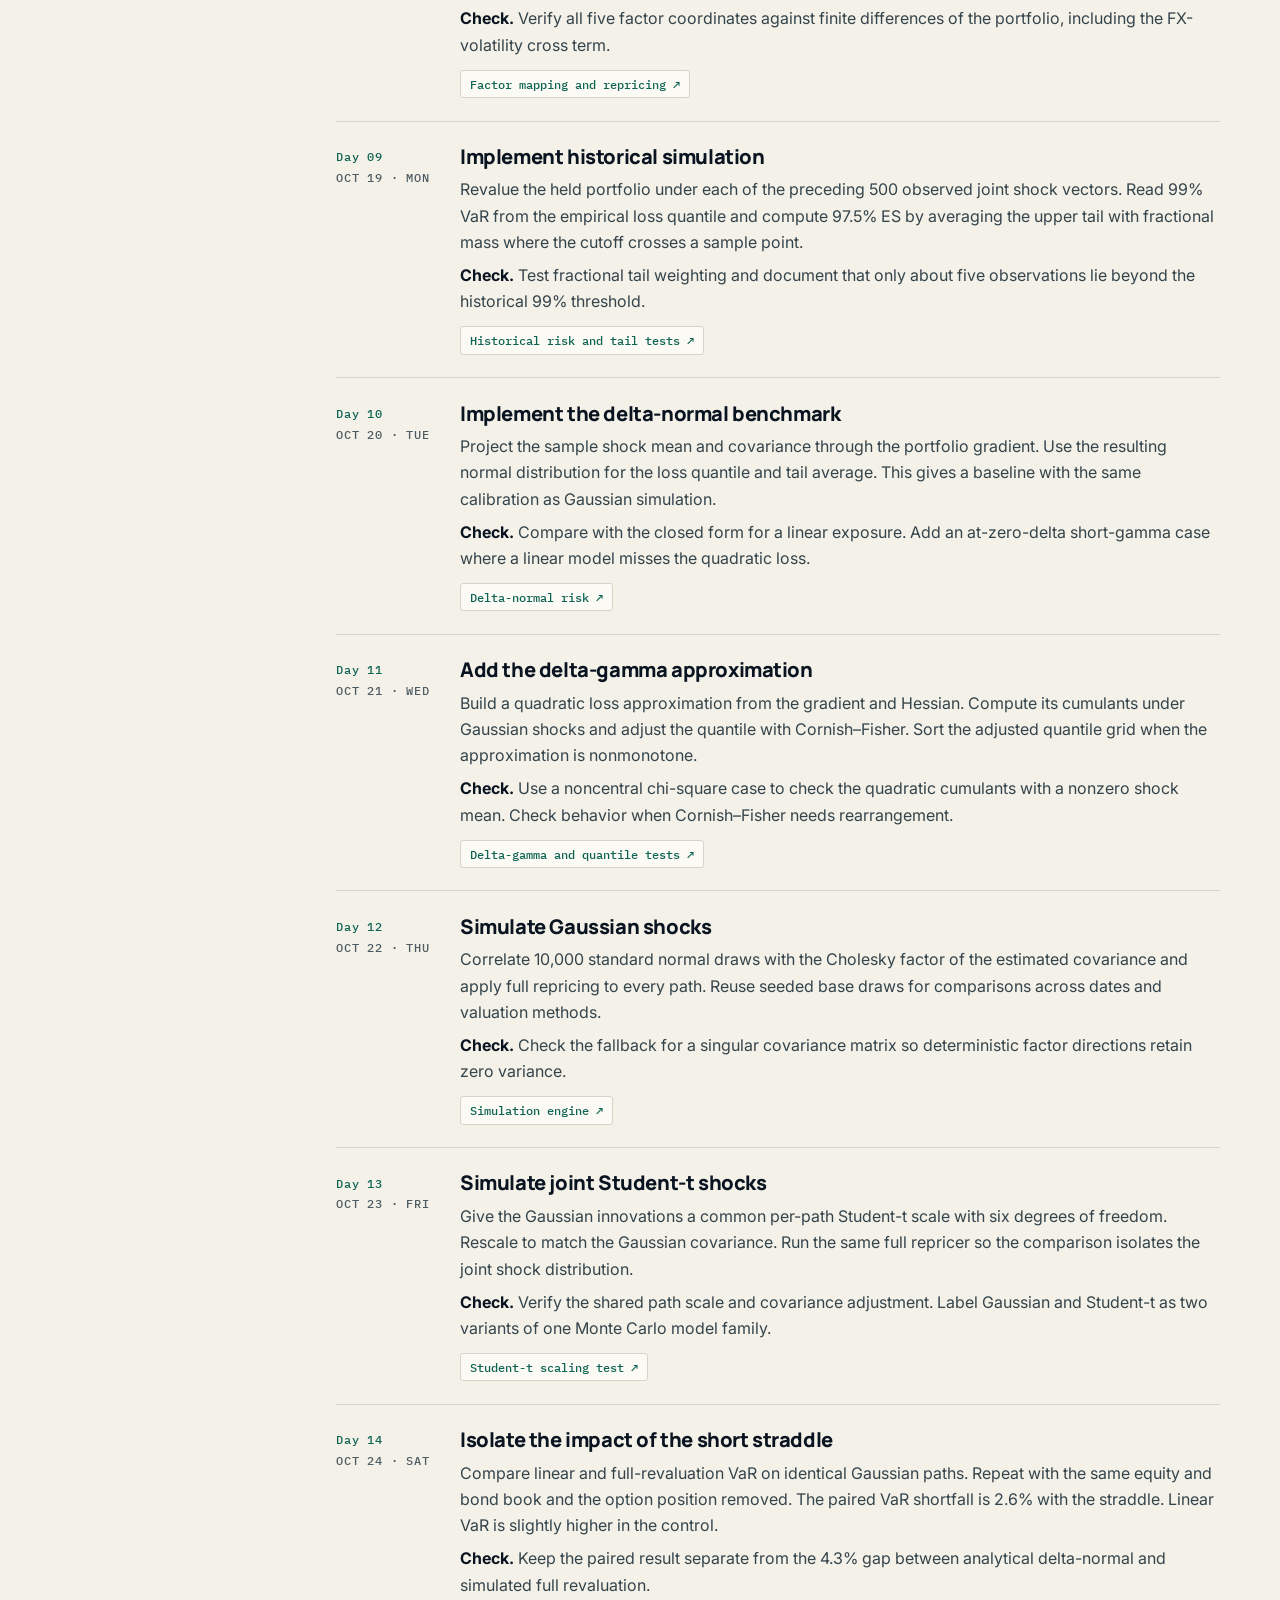
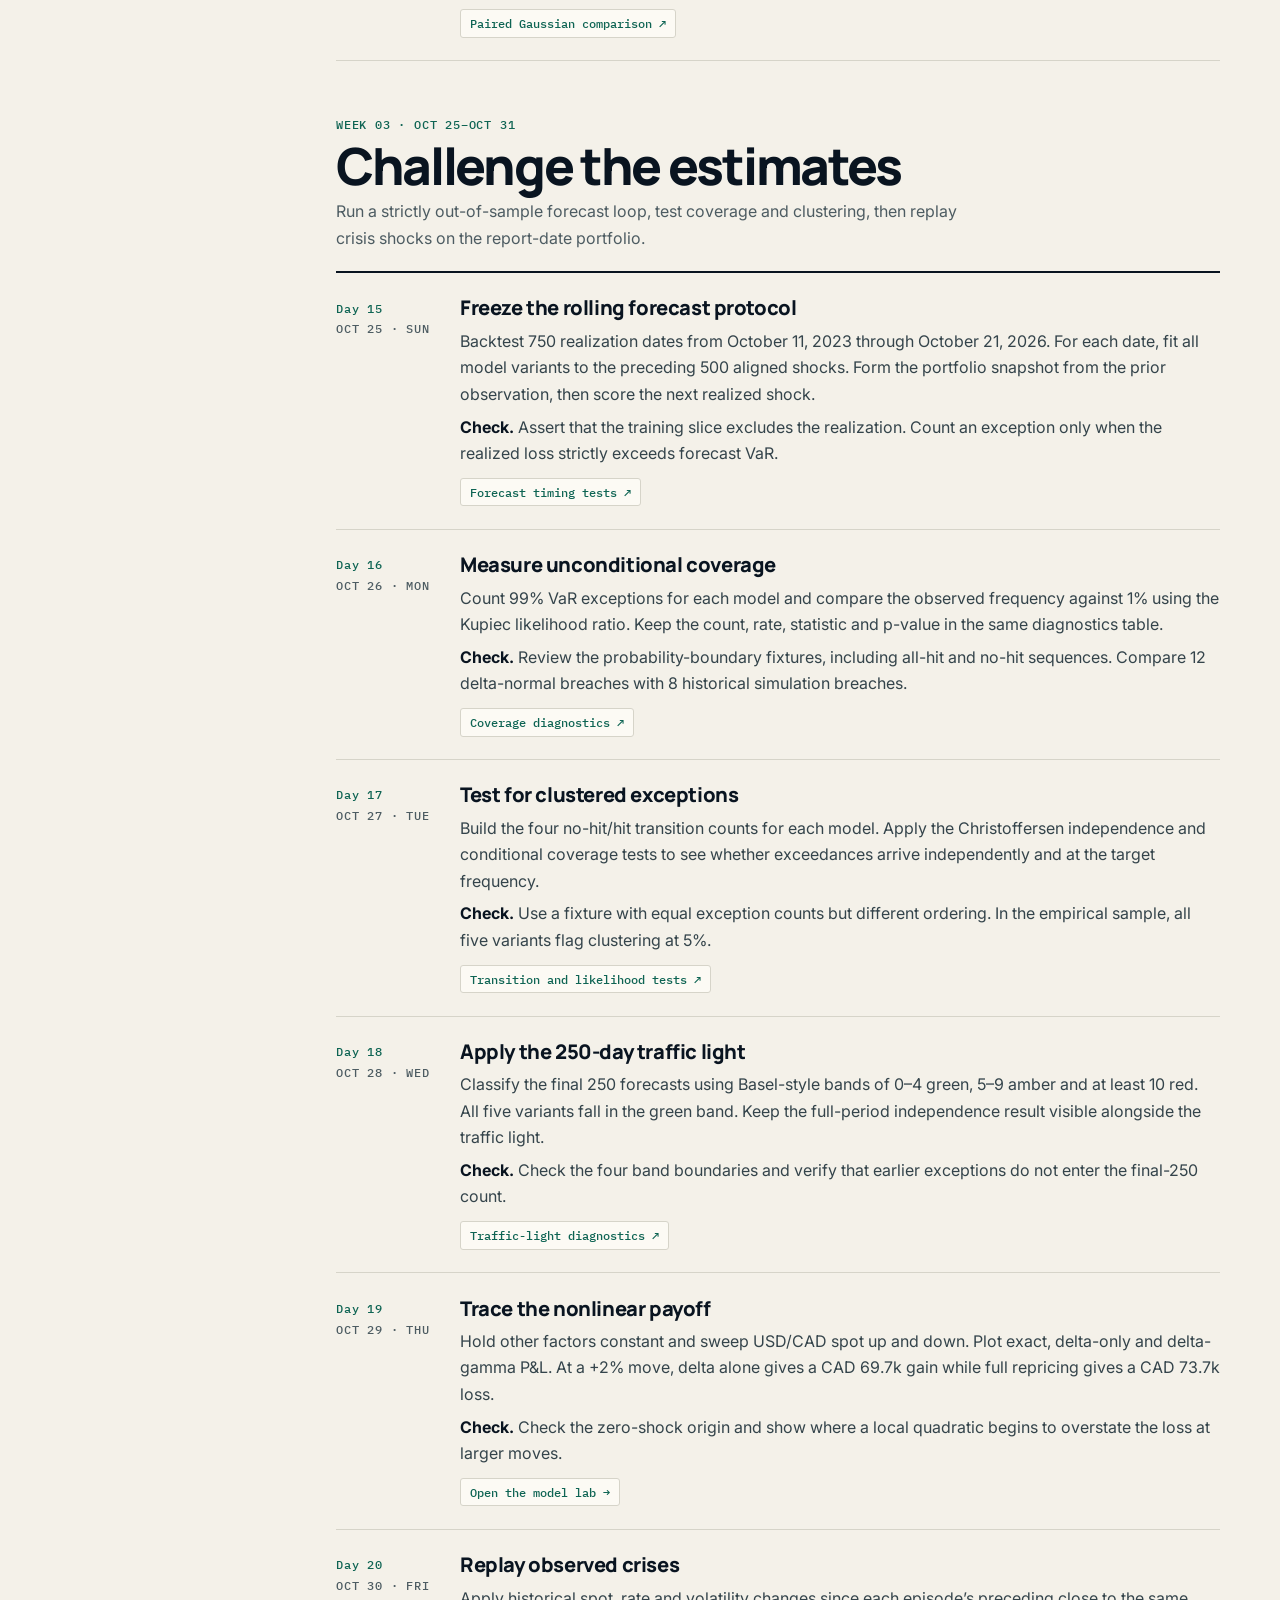
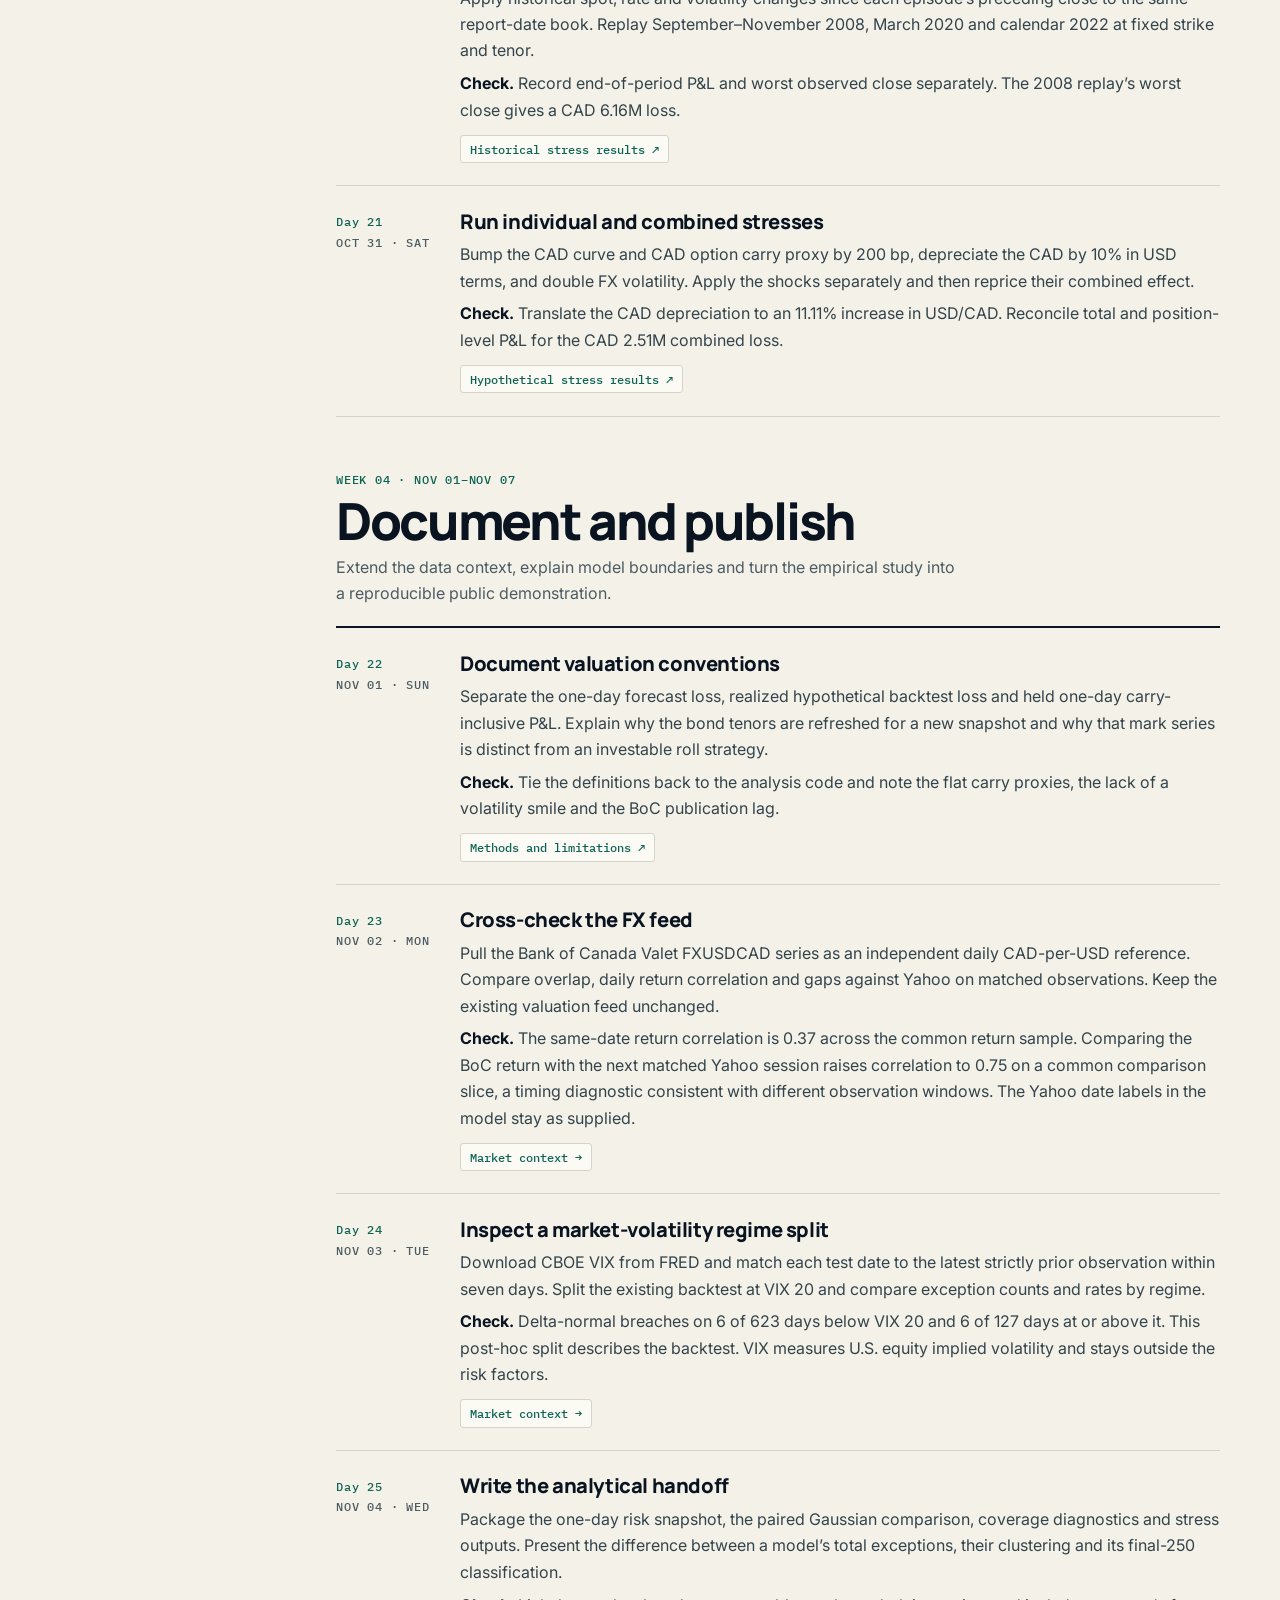
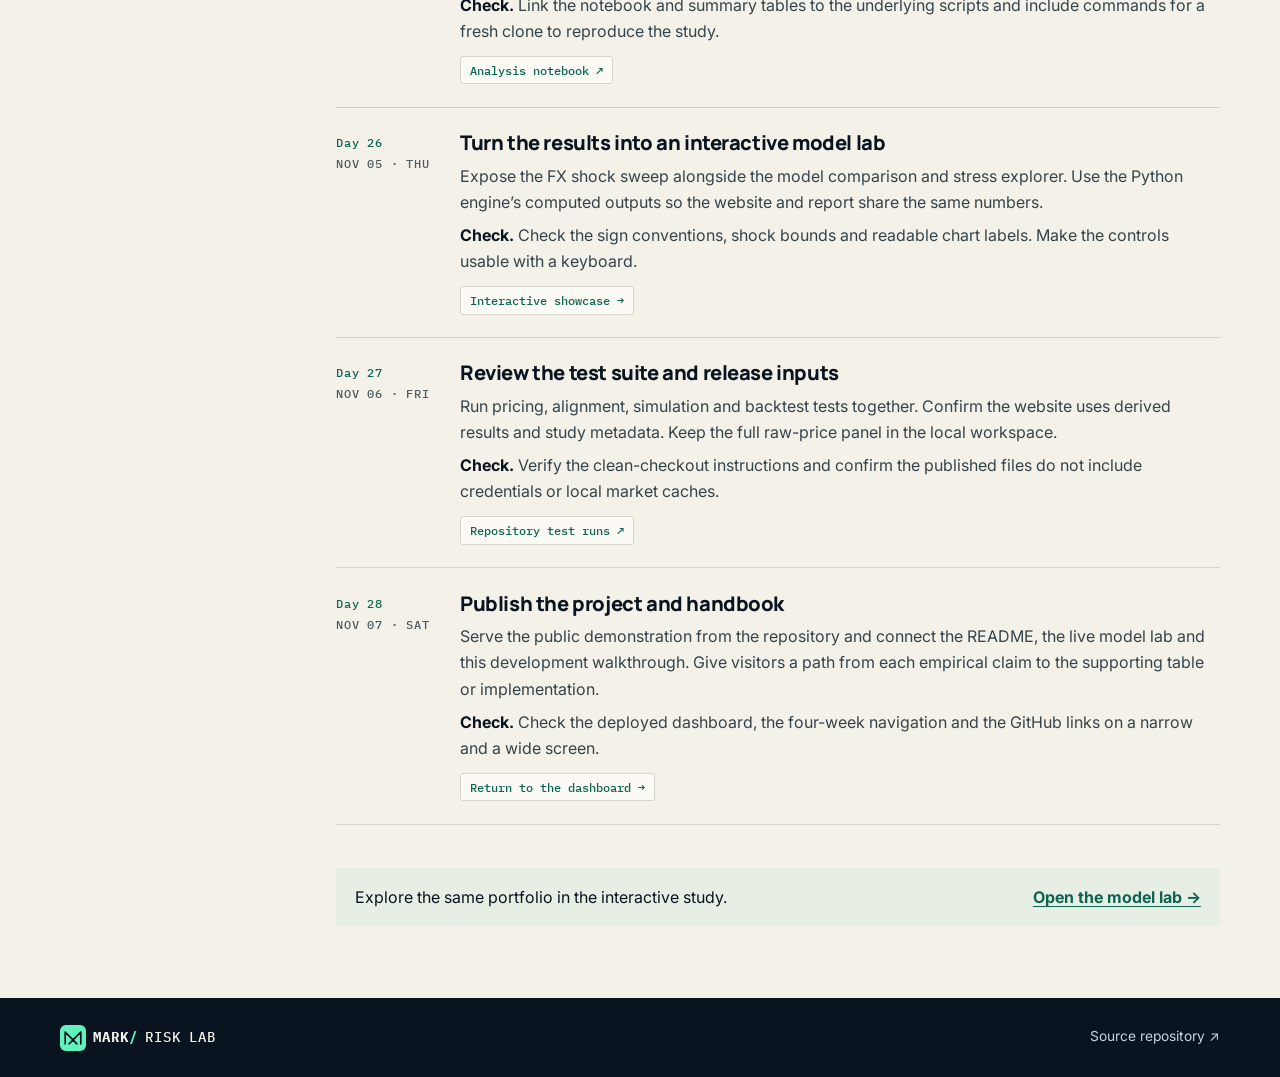
==== commit fb3c058c: "Add interactive paper trading desk with synthetic market replay" ====
--- a/docs/handbook.html
+++ b/docs/handbook.html
@@ -21,6 +21,7 @@
       <a href="index.html#backtest">Backtest</a>
       <a href="index.html#stress">Stress</a>
       <a href="index.html#data">Data</a>
+      <a href="simulator.html">Simulator</a>
       <a href="handbook.html" aria-current="page">Handbook</a>
       <a href="https://github.com/y68wu/var-es-engine">Source code <span aria-hidden="true">↗</span></a>
     </nav>
@@ -53,6 +54,16 @@
 
       <div class="entries">
         <p class="calendar-note"><strong>Calendar note.</strong> The dates are illustrative. This reconstructed walkthrough follows the order of the technical work. Measured sample and backtest dates appear separately in the analysis.</p>
+
+        <section class="simulator-callout" aria-labelledby="simulator-title">
+          <div>
+            <p class="eyebrow">Interactive extension · 30 simulated sessions</p>
+            <h2 id="simulator-title">Try the portfolio as a trader.</h2>
+            <p>Choose XIU or the USD/CAD straddle and place a simulated buy or sell using CAD paper cash. Advance one session to track marked-to-market P&amp;L and see how your positions respond to a +2% USD/CAD stress.</p>
+          </div>
+          <a href="simulator.html">Open the paper-trading simulator <span aria-hidden="true">→</span></a>
+        </section>
+
         <section class="week" id="week-1" aria-labelledby="week-1-title">
           <header class="week-header">
             <p class="eyebrow">Week 01 · Oct 11–Oct 17</p>
--- a/docs/assets/handbook.css
+++ b/docs/assets/handbook.css
@@ -57,6 +57,14 @@
 .week-link:hover { color: var(--mint-dark); text-decoration: underline; }
 .week-link span { color: var(--mint-dark); }
 .calendar-note { padding: .8rem .95rem; border-left: 2px solid var(--mint-dark); background: #e7eee3; color: #2f4e46; font-size: .84rem; }
+.simulator-callout { display: flex; flex-wrap: wrap; align-items: flex-end; gap: 1rem 1.5rem; margin-top: 1.2rem; padding: clamp(1.25rem, 3vw, 1.8rem); border-radius: .4rem; background: var(--panel); color: var(--white); }
+.simulator-callout > div { flex: 1 1 22rem; }
+.simulator-callout .eyebrow { color: var(--mint); }
+.simulator-callout h2 { margin: .3rem 0 .45rem; font: 800 clamp(1.45rem, 3vw, 1.85rem)/1.1 var(--heading); letter-spacing: -.035em; }
+.simulator-callout p:not(.eyebrow) { color: #c6d4db; font-size: .9rem; }
+.simulator-callout a { display: inline-flex; align-items: center; gap: .6rem; padding: .65rem .85rem; border-radius: .25rem; background: var(--mint); color: var(--ink); font-size: .83rem; font-weight: 700; text-decoration: none; }
+.simulator-callout a:hover { text-decoration: underline; }
+.simulator-callout a:focus-visible { outline-color: var(--mint); }
 .week { scroll-margin-top: 1.25rem; margin-top: 3.35rem; }
 .week-header { display: grid; gap: .2rem; padding-bottom: 1.25rem; border-bottom: 2px solid var(--ink); }
 .week-header .eyebrow { color: var(--mint-dark); text-transform: uppercase; }
@@ -94,7 +102,7 @@
 
 @media (prefers-reduced-motion: reduce) { html { scroll-behavior: auto; } }
 @media print {
-  .header, .toc, .next, .footer { display: none; }
+  .header, .toc, .next, .footer, .simulator-callout { display: none; }
   .hero { color: var(--ink); background: #fff; padding: 0 0 1rem; }
   .hero::before, .hero-facts { display: none; }
   .hero .eyebrow, .hero .intro { color: var(--ink); }
